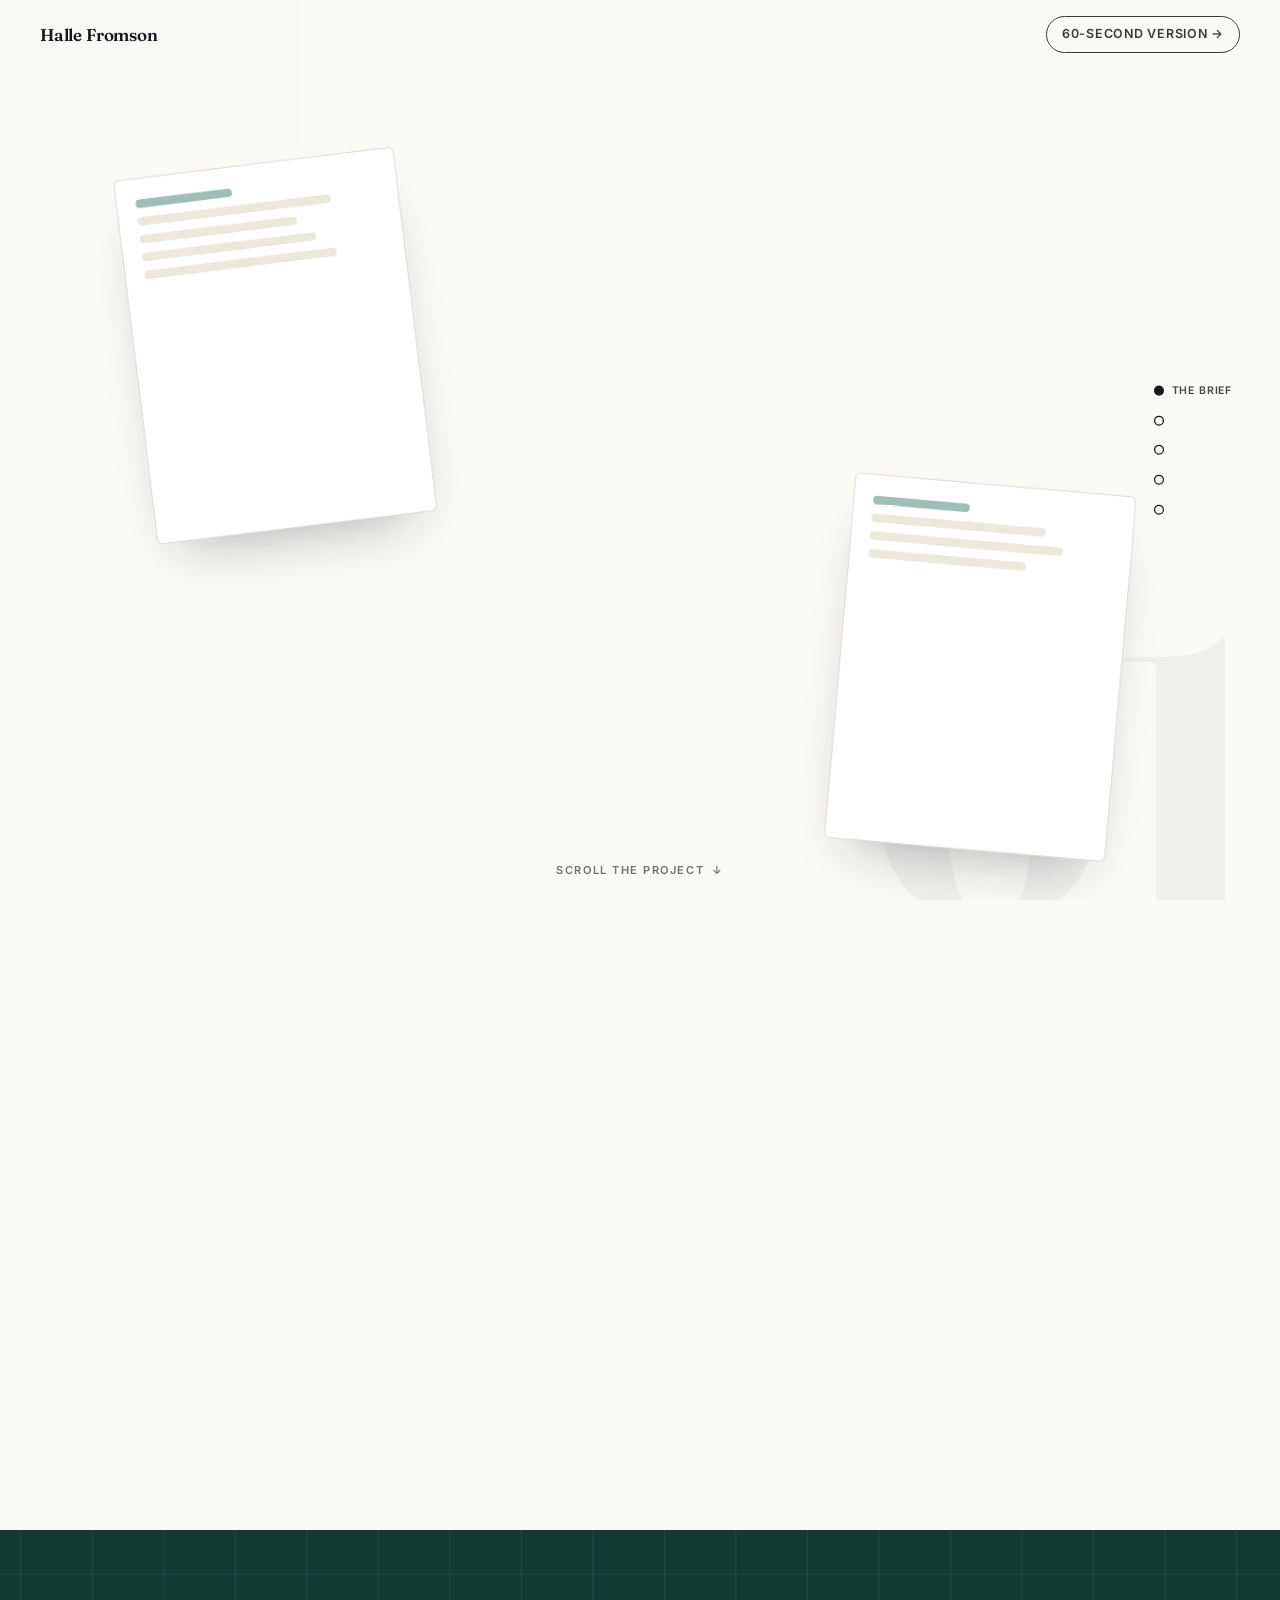
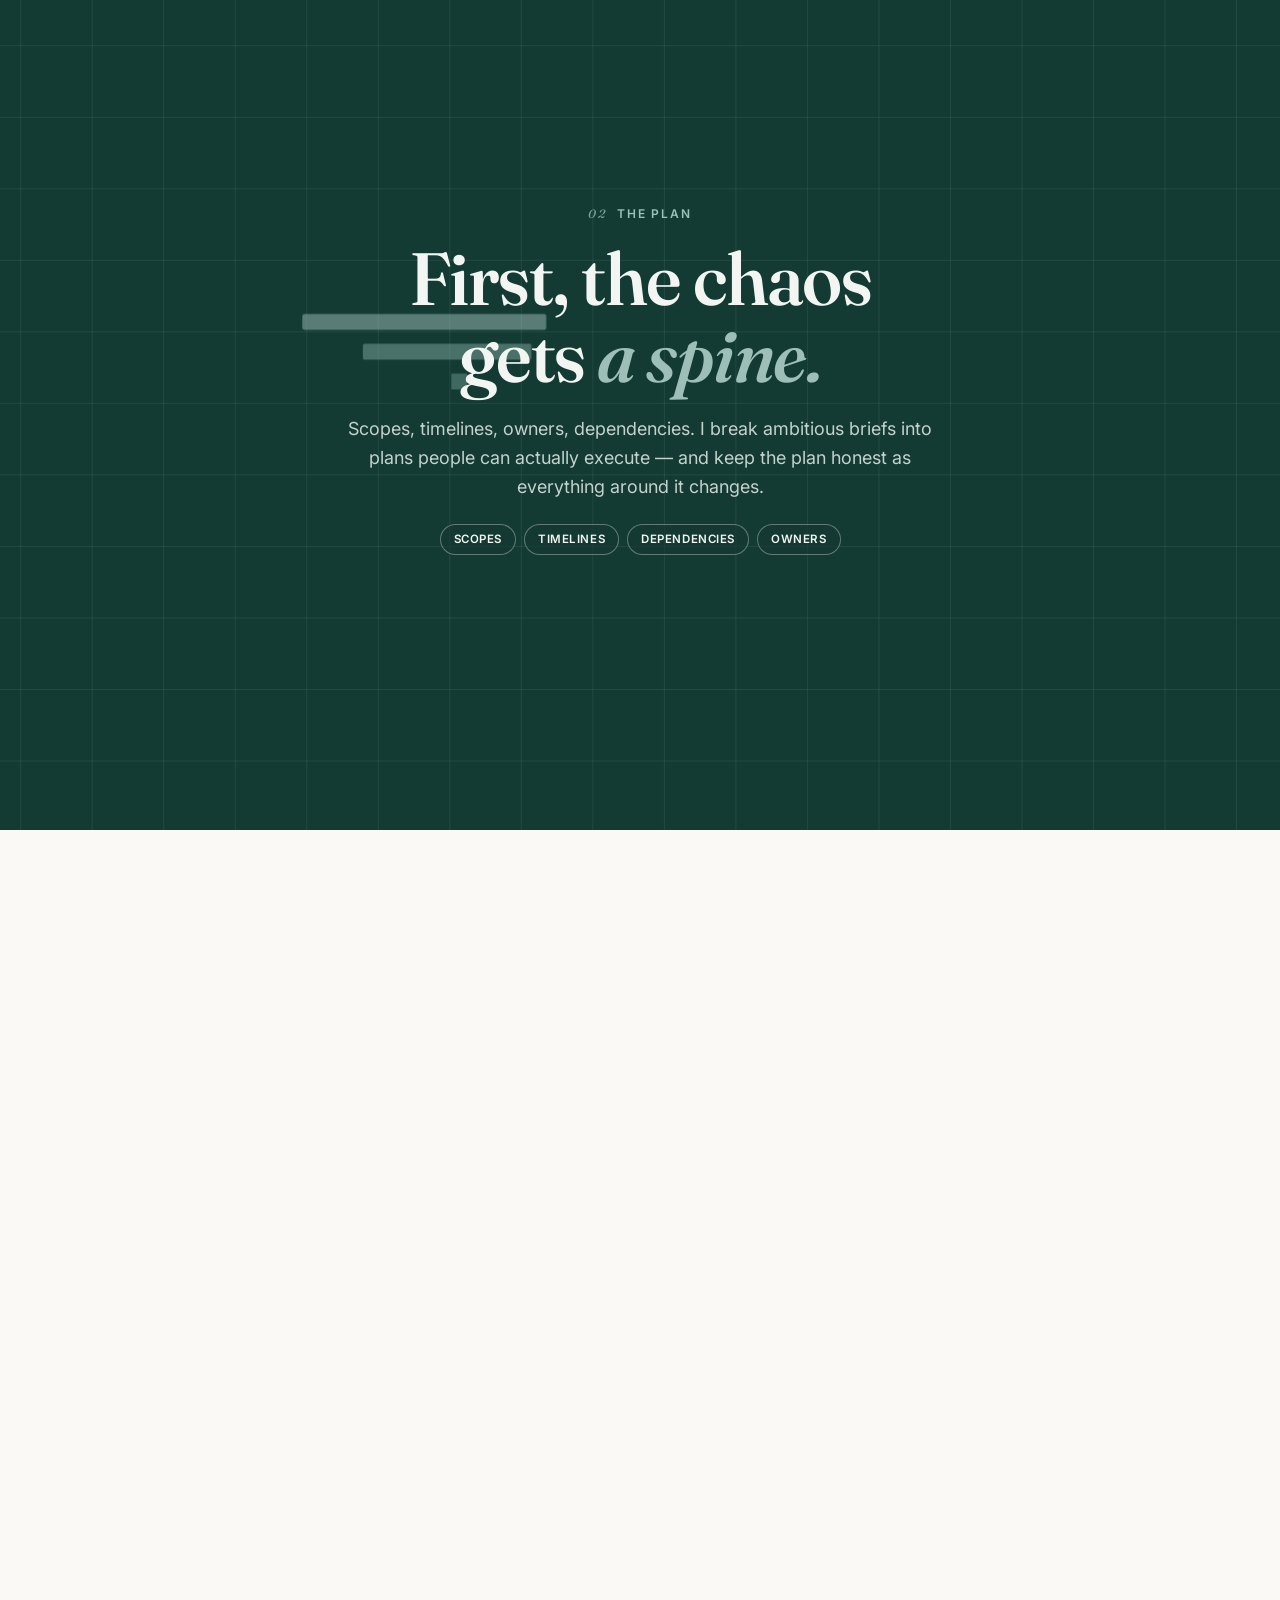
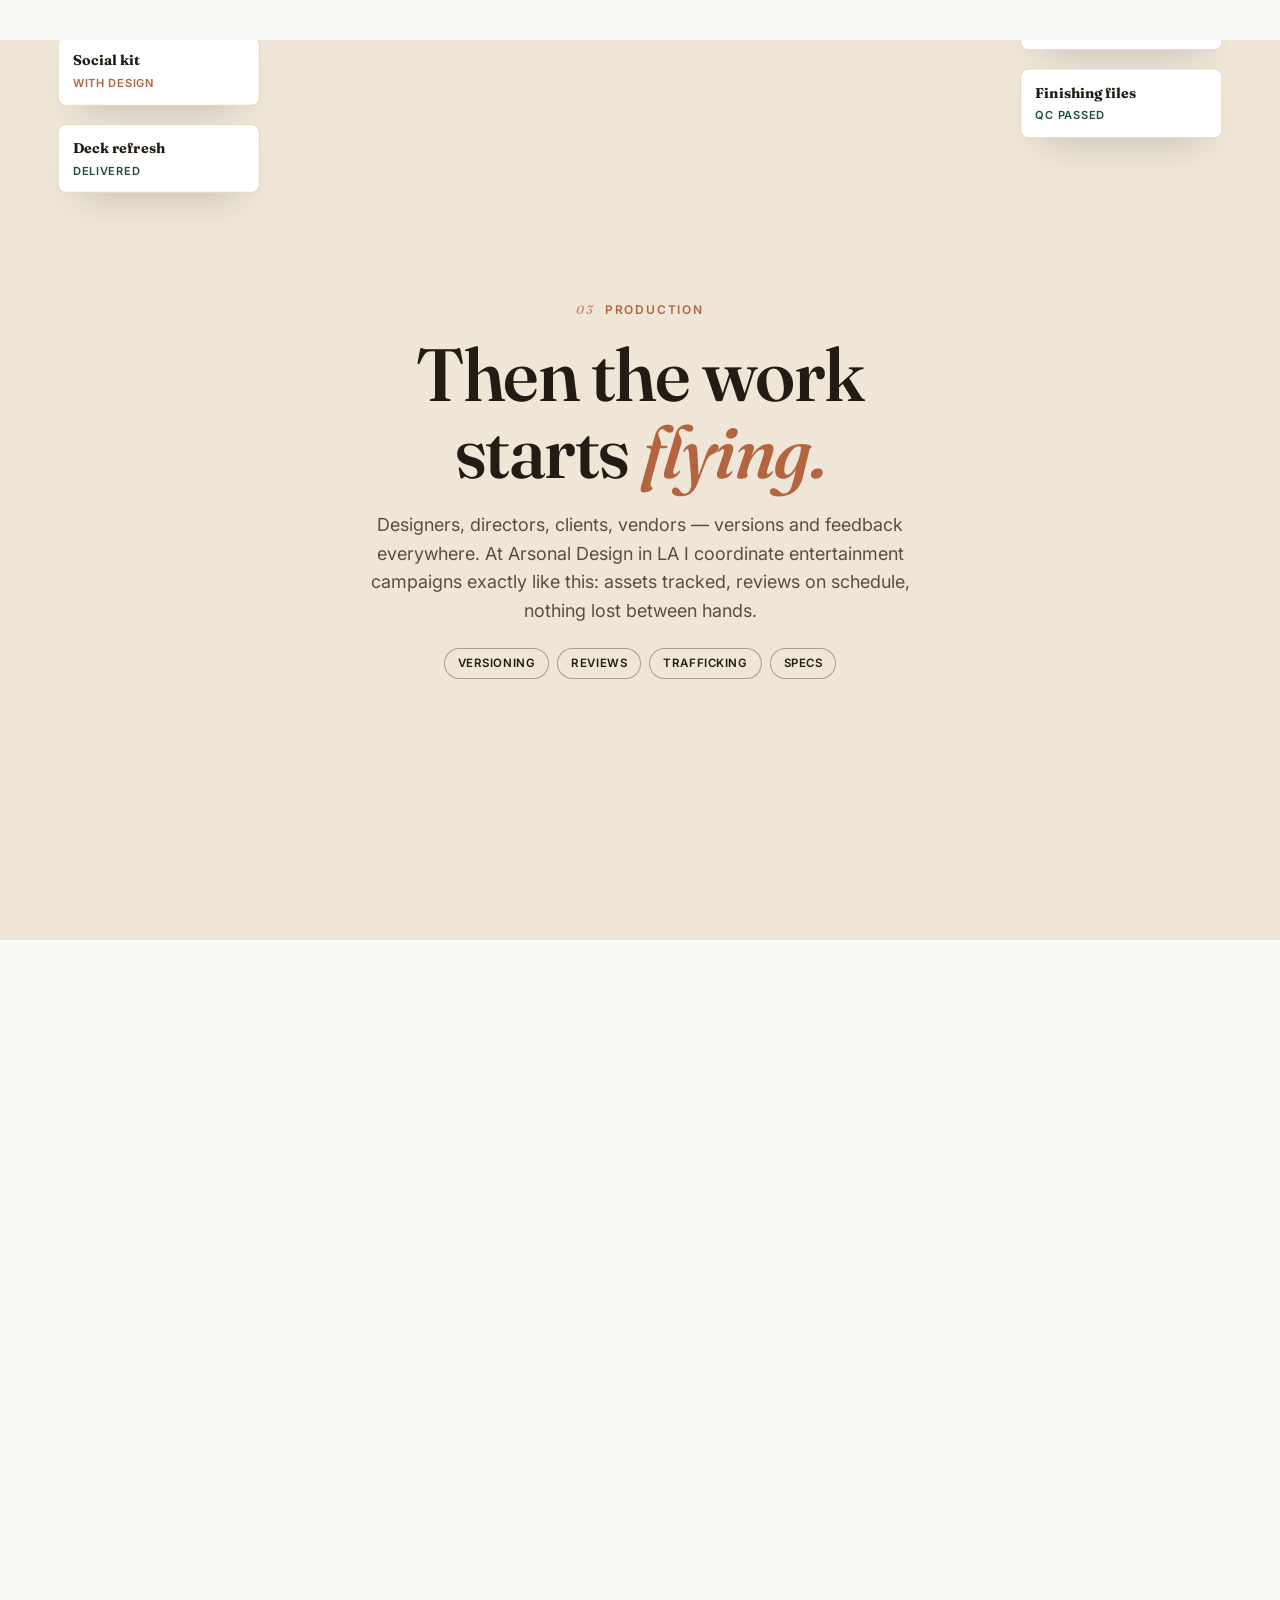
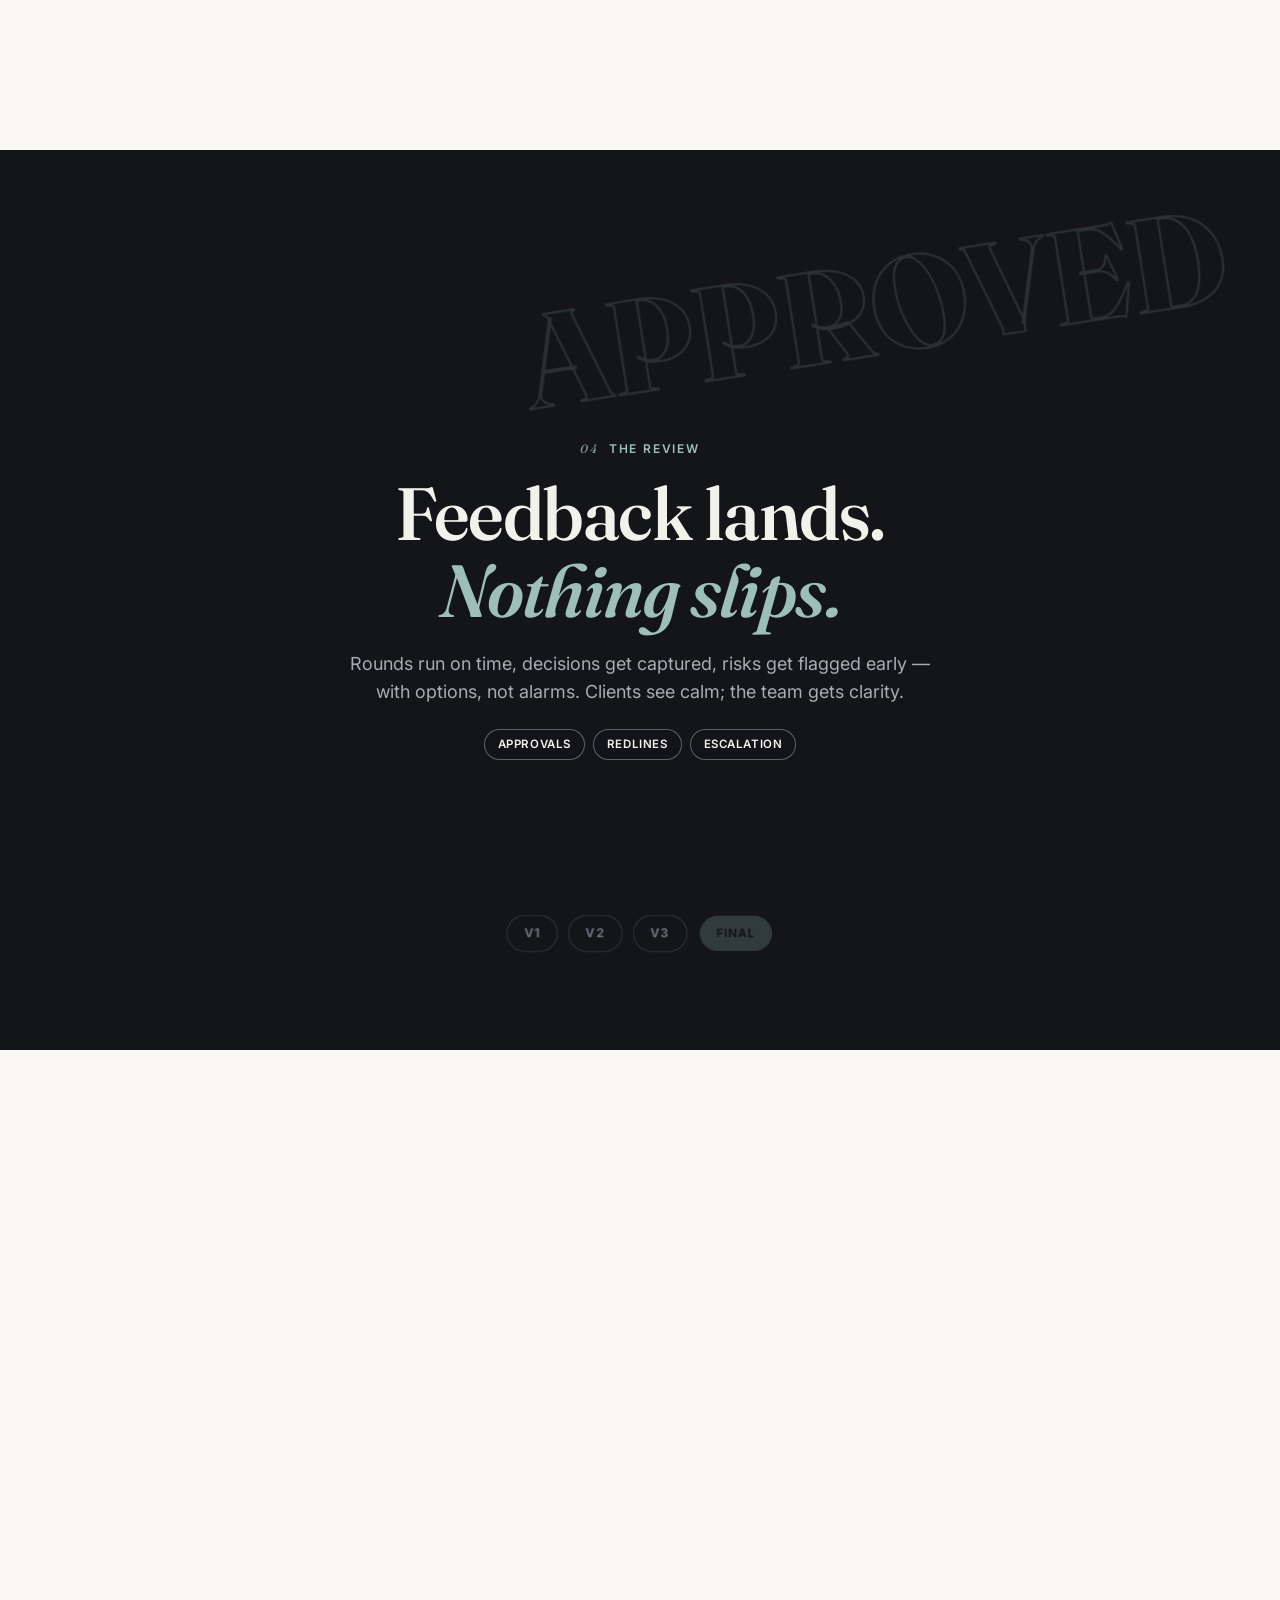
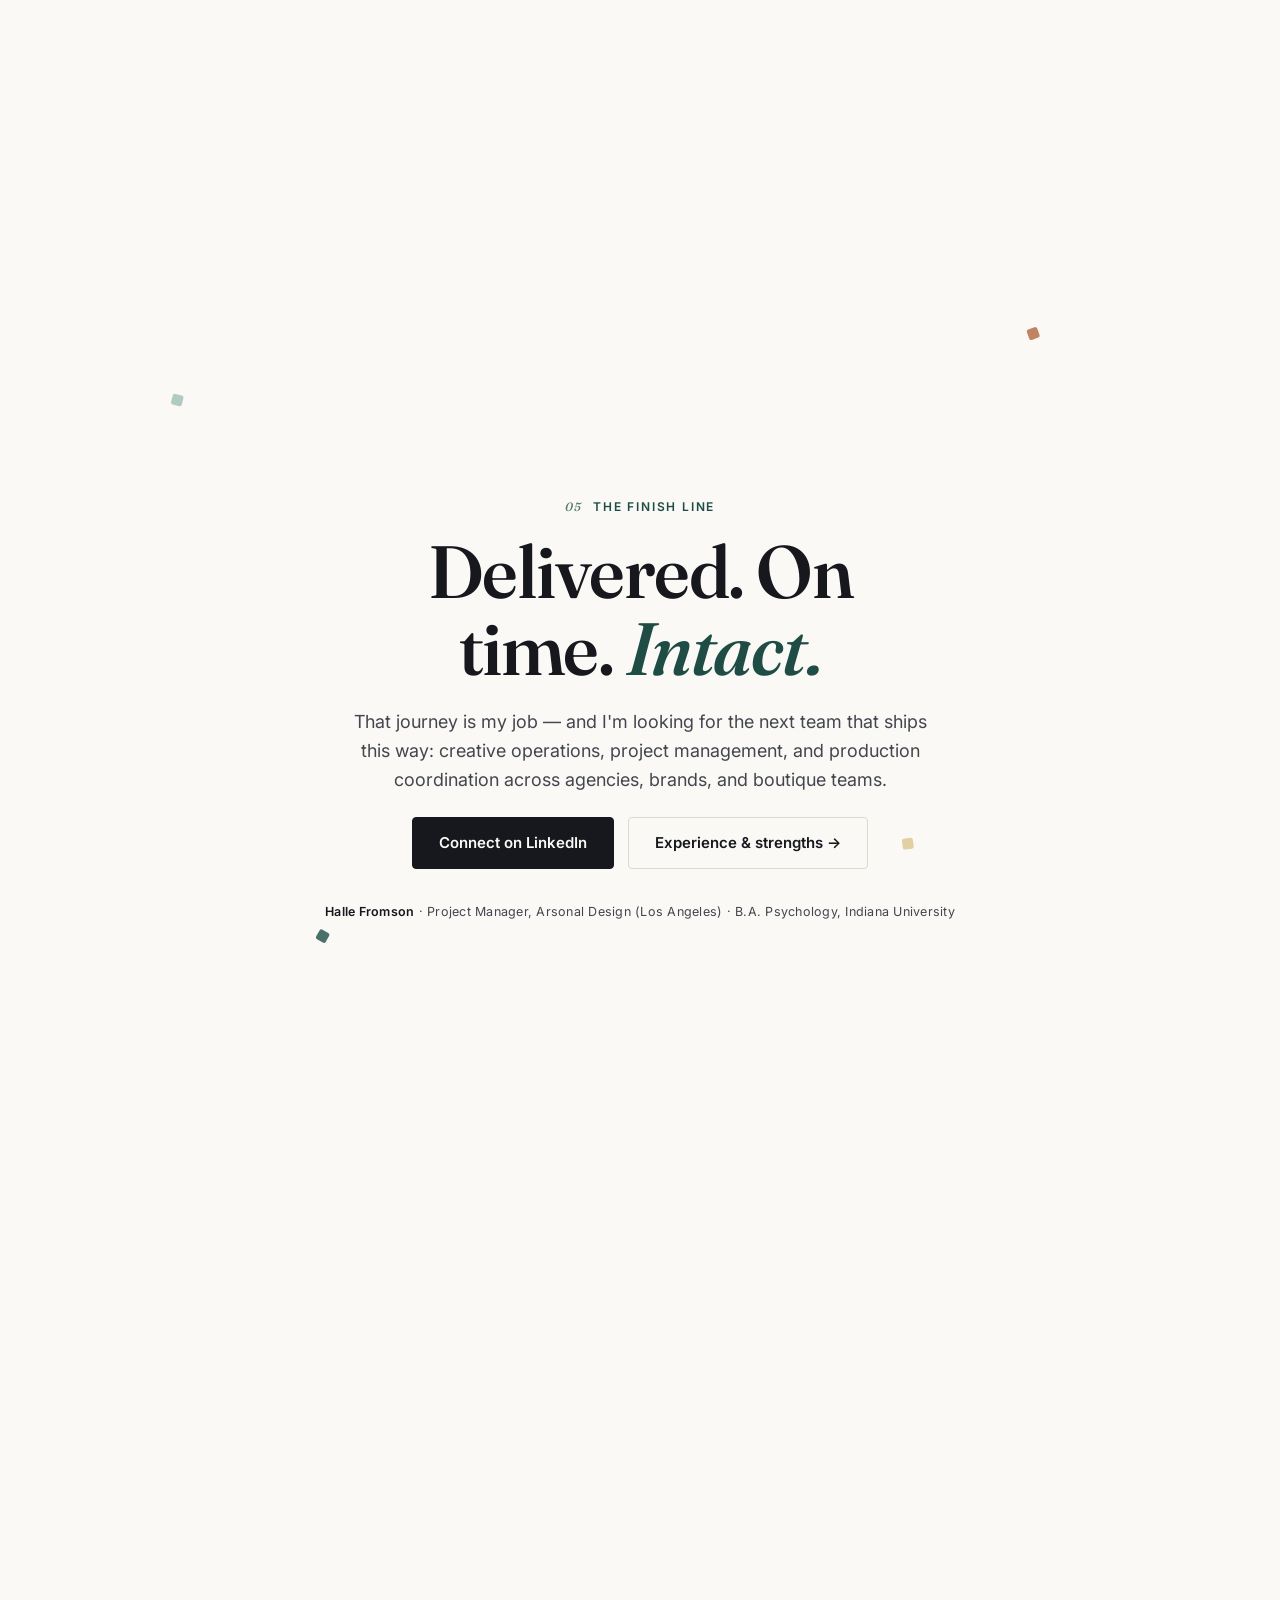
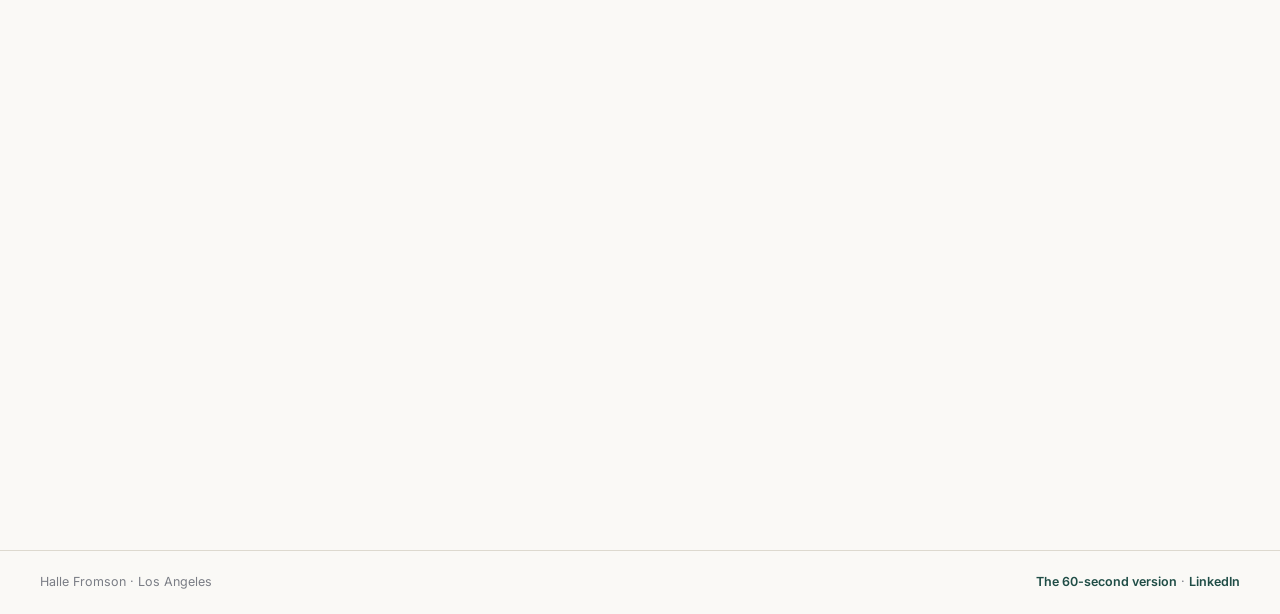
==== index.html @ 2012b0f0 "Halle Fromson personal microsite" ====
<!doctype html>
<html lang="en">
<head>
  <meta charset="utf-8" />
  <meta name="viewport" content="width=device-width, initial-scale=1, viewport-fit=cover" />
  <title>Halle Fromson — Every project is a journey. I run the route.</title>
  <meta name="description" content="Scroll through a project the way Halle Fromson runs one: brief, plan, production, review, delivery. Creative operations and project management." />
  <meta property="og:title" content="Halle Fromson — creative operations & project management" />
  <meta property="og:description" content="Scroll through a project from brief to finish line." />
  <meta property="og:type" content="website" />
  <link rel="preconnect" href="https://fonts.googleapis.com" />
  <link rel="preconnect" href="https://fonts.gstatic.com" crossorigin />
  <link href="https://fonts.googleapis.com/css2?family=Fraunces:ital,opsz,wght@0,9..144,400..700;1,9..144,400..700&family=Inter:wght@400;500;600;700&display=swap" rel="stylesheet" />
  <link rel="stylesheet" href="journey.css" />
</head>
<body>

  <!-- fixed chrome: brand, skip link, progress rail, scroll hint -->
  <div class="j-brand">
    <a class="j-name" href="#s1">Halle Fromson</a>
    <a class="j-skip" href="resume.html">60-second version →</a>
  </div>

  <nav class="j-rail" aria-label="Scenes">
    <a href="#s1"><span class="dot"></span><span class="lbl">The brief</span></a>
    <a href="#s2"><span class="dot"></span><span class="lbl">The plan</span></a>
    <a href="#s3"><span class="dot"></span><span class="lbl">Production</span></a>
    <a href="#s4"><span class="dot"></span><span class="lbl">The review</span></a>
    <a href="#s5"><span class="dot"></span><span class="lbl">Finish line</span></a>
  </nav>

  <div class="j-hint">Scroll the project</div>

  <!-- SCENE 1 — THE BRIEF -->
  <div class="scene-span" id="s1" data-scroll="1.7">
    <section class="scene-stage s-brief" aria-label="The brief">
      <div class="scene-world">
        <div class="big-num">01</div>
        <div class="paper-sheet sheet-1" aria-hidden="true">
          <i class="w40"></i><i class="w80"></i><i class="w65"></i><i class="w72"></i><i class="w80"></i>
        </div>
        <div class="paper-sheet sheet-2" aria-hidden="true">
          <i class="w40"></i><i class="w72"></i><i class="w80"></i><i class="w65"></i>
        </div>
      </div>
      <div class="scene-copy">
        <p class="scene-eyebrow">Creative operations · Project management</p>
        <h1 class="scene-title">Every project starts as a <em>pile of ambition.</em></h1>
        <p class="scene-body">A brief, a deadline, twelve opinions, and a hundred moving pieces. This is a short story about what happens next — and the person who keeps it moving.</p>
        <div class="scene-tags"><span>Scroll the project</span></div>
      </div>
    </section>
  </div>

  <!-- SCENE 2 — THE PLAN -->
  <div class="scene-span" id="s2" data-scroll="1.9">
    <section class="scene-stage s-plan" aria-label="The plan">
      <div class="scene-world">
        <div class="blueprint" aria-hidden="true"></div>
        <div class="gantt" aria-hidden="true">
          <div class="bar"></div><div class="bar"></div><div class="bar"></div><div class="bar"></div>
          <div class="milestone"></div>
        </div>
      </div>
      <div class="scene-copy">
        <p class="scene-eyebrow"><span class="scene-num">02</span>The plan</p>
        <h2 class="scene-title">First, the chaos gets <em>a spine.</em></h2>
        <p class="scene-body">Scopes, timelines, owners, dependencies. I break ambitious briefs into plans people can actually execute — and keep the plan honest as everything around it changes.</p>
        <div class="scene-tags"><span>Scopes</span><span>Timelines</span><span>Dependencies</span><span>Owners</span></div>
      </div>
    </section>
  </div>

  <!-- SCENE 3 — PRODUCTION -->
  <div class="scene-span" id="s3" data-scroll="1.9">
    <section class="scene-stage s-prod" aria-label="Production">
      <div class="scene-world">
        <div class="card-col col-a" aria-hidden="true">
          <div class="asset-card"><b>Key art — V3</b><span class="wip">In review</span></div>
          <div class="asset-card"><b>Cutdown :15</b><span class="ok">Approved</span></div>
          <div class="asset-card"><b>Social kit</b><span class="wip">With design</span></div>
          <div class="asset-card"><b>Deck refresh</b><span class="ok">Delivered</span></div>
        </div>
        <div class="card-col col-b" aria-hidden="true">
          <div class="asset-card"><b>Print specs</b><span class="ok">Trafficked</span></div>
          <div class="asset-card"><b>Client notes R2</b><span class="wip">Routing</span></div>
          <div class="asset-card"><b>Finishing files</b><span class="ok">QC passed</span></div>
        </div>
      </div>
      <div class="scene-copy">
        <p class="scene-eyebrow"><span class="scene-num">03</span>Production</p>
        <h2 class="scene-title">Then the work starts <em>flying.</em></h2>
        <p class="scene-body">Designers, directors, clients, vendors — versions and feedback everywhere. At Arsonal Design in LA I coordinate entertainment campaigns exactly like this: assets tracked, reviews on schedule, nothing lost between hands.</p>
        <div class="scene-tags"><span>Versioning</span><span>Reviews</span><span>Trafficking</span><span>Specs</span></div>
      </div>
    </section>
  </div>

  <!-- SCENE 4 — THE REVIEW -->
  <div class="scene-span" id="s4" data-scroll="1.9">
    <section class="scene-stage s-review" aria-label="The review">
      <div class="scene-world">
        <div class="stamp" aria-hidden="true">APPROVED</div>
        <div class="versions" aria-hidden="true">
          <span>V1</span><span>V2</span><span>V3</span><span class="final">FINAL</span>
        </div>
      </div>
      <div class="scene-copy">
        <p class="scene-eyebrow"><span class="scene-num">04</span>The review</p>
        <h2 class="scene-title">Feedback lands. <em>Nothing slips.</em></h2>
        <p class="scene-body">Rounds run on time, decisions get captured, risks get flagged early — with options, not alarms. Clients see calm; the team gets clarity.</p>
        <div class="scene-tags"><span>Approvals</span><span>Redlines</span><span>Escalation</span></div>
      </div>
    </section>
  </div>

  <!-- SCENE 5 — THE FINISH LINE -->
  <div class="scene-span" id="s5" data-scroll="2.1">
    <section class="scene-stage s-finish" aria-label="The finish line">
      <div class="scene-world" aria-hidden="true">
        <div class="confetti c1"></div><div class="confetti c2"></div>
        <div class="confetti c3"></div><div class="confetti c4"></div>
      </div>
      <div class="scene-copy">
        <p class="scene-eyebrow"><span class="scene-num">05</span>The finish line</p>
        <h2 class="scene-title">Delivered. On time. <em>Intact.</em></h2>
        <p class="scene-body">That journey is my job — and I'm looking for the next team that ships this way: creative operations, project management, and production coordination across agencies, brands, and boutique teams.</p>
        <div class="cta-row">
          <a class="btn btn-primary" href="https://www.linkedin.com/in/halle-fromson-1288aa114/" target="_blank" rel="noopener">Connect on LinkedIn</a>
          <a class="btn btn-ghost" href="resume.html">Experience &amp; strengths →</a>
        </div>
        <p class="receipts"><b>Halle Fromson</b> · Project Manager, Arsonal Design (Los Angeles) · B.A. Psychology, Indiana University</p>
      </div>
    </section>
  </div>

  <footer class="j-foot">
    <span>Halle Fromson · Los Angeles</span>
    <span><a href="resume.html">The 60-second version</a> · <a href="https://www.linkedin.com/in/halle-fromson-1288aa114/" target="_blank" rel="noopener">LinkedIn</a></span>
  </footer>

  <svg class="grain" aria-hidden="true"><filter id="g"><feTurbulence type="fractalNoise" baseFrequency="0.8" numOctaves="2"/></filter><rect width="100%" height="100%" filter="url(#g)"/></svg>

  <script src="journey.js"></script>
</body>
</html>
---- journey.css ----
/* ============================================================
   HALLE FROMSON — "The Journey" cinematic front door
   Adapted from scroll-world's scene/scrub architecture:
   full-viewport scenes, per-scene scroll spans, seam dissolves,
   reduced-motion + small-screen fallback to a stacked flow.
   Scenes are CSS-built worlds (no video assets, $0 pipeline).
   ============================================================ */

:root {
  --paper: #FAF9F6;
  --ink: #16181D;
  --ink-soft: #43464E;
  --hairline: #DDD9CF;
  --teal: #1F4D46;
  --mint: #9DBFB8;
  --sand: #EFE6D8;
  --clay: #B4653F;
  --serif: "Fraunces", Georgia, serif;
  --sans: "Inter", -apple-system, "Segoe UI", Helvetica, Arial, sans-serif;
}

* { box-sizing: border-box; margin: 0; padding: 0; }
html { scroll-behavior: auto; }
body {
  font-family: var(--sans); background: var(--paper); color: var(--ink);
  -webkit-font-smoothing: antialiased; line-height: 1.5;
}
::selection { background: var(--teal); color: #fff; }

/* ---------- fixed chrome ---------- */
.j-brand {
  position: fixed; top: 0; left: 0; right: 0; z-index: 90;
  display: flex; justify-content: space-between; align-items: center;
  padding: 16px clamp(18px, 3.5vw, 40px);
  pointer-events: none;
}
.j-brand a { pointer-events: auto; }
.j-name {
  font-family: var(--serif); font-weight: 600; font-size: 17px;
  color: var(--scene-ink, var(--ink)); text-decoration: none; letter-spacing: -0.01em;
  transition: color .5s;
}
.j-skip {
  font-size: 12.5px; font-weight: 600; letter-spacing: 0.06em; text-transform: uppercase;
  color: var(--scene-ink, var(--ink)); text-decoration: none;
  border: 1.5px solid currentColor; border-radius: 99px; padding: 8px 15px;
  opacity: .85; transition: opacity .2s, color .5s;
}
.j-skip:hover { opacity: 1; }

/* progress rail (scene nav) */
.j-rail {
  position: fixed; right: clamp(12px, 2.5vw, 28px); top: 50%; transform: translateY(-50%);
  z-index: 90; display: flex; flex-direction: column; gap: 14px;
}
.j-rail a { display: flex; align-items: center; gap: 9px; text-decoration: none; }
.j-rail .dot {
  width: 8px; height: 8px; border-radius: 50%;
  background: transparent; border: 1.5px solid var(--scene-ink, var(--ink));
  opacity: .45; transition: all .25s;
}
.j-rail .lbl {
  font-size: 10.5px; font-weight: 600; letter-spacing: .08em; text-transform: uppercase;
  color: var(--scene-ink, var(--ink)); opacity: 0; transform: translateX(4px);
  transition: all .25s;
}
.j-rail a.active .dot { background: var(--scene-ink, var(--ink)); opacity: 1; transform: scale(1.25); }
.j-rail a:hover .lbl, .j-rail a.active .lbl { opacity: .8; transform: none; }

.j-hint {
  position: fixed; bottom: 22px; left: 50%; transform: translateX(-50%); z-index: 90;
  font-size: 11px; font-weight: 600; letter-spacing: .14em; text-transform: uppercase;
  color: var(--scene-ink, var(--ink)); opacity: .6; transition: opacity .4s, color .5s;
  display: flex; align-items: center; gap: 8px;
}
.j-hint::after { content: "↓"; animation: hintbob 1.6s ease-in-out infinite; }
@keyframes hintbob { 50% { transform: translateY(4px); } }
.j-hint.gone { opacity: 0; pointer-events: none; }

/* ---------- scene spans & stages ---------- */
.scene-span { position: relative; }
.scene-stage {
  position: sticky; top: 0; height: 100vh; height: 100svh;
  overflow: hidden; display: grid; place-items: center;
  background: var(--scene-bg);
  /* seam dissolve: driven by --p via JS (fade at entry/exit edges) */
  opacity: var(--fade, 1);
}
.scene-world {
  position: absolute; inset: 0; display: grid; place-items: center;
  transform: scale(calc(0.94 + var(--p, 0) * 0.16));   /* the "camera dolly" */
  will-change: transform;
}
.scene-copy {
  position: relative; z-index: 5; max-width: 780px; padding: 0 clamp(22px, 5vw, 48px);
  text-align: center;
  opacity: calc((var(--p, 0) - 0.08) * 6);
  transform: translateY(calc((1 - min(var(--p, 0) * 3, 1)) * 26px));
}
.scene-eyebrow {
  font-size: 12px; font-weight: 600; letter-spacing: .15em; text-transform: uppercase;
  color: var(--scene-accent); margin-bottom: 18px;
}
.scene-num {
  font-family: var(--serif); font-style: italic; font-weight: 500;
  margin-right: 10px; opacity: .75;
}
.scene-title {
  font-family: var(--serif); font-weight: 560; letter-spacing: -0.02em;
  font-size: clamp(38px, 6.5vw, 74px); line-height: 1.04; text-wrap: balance;
  color: var(--scene-ink); margin-bottom: 20px;
}
.scene-title em { font-style: italic; color: var(--scene-accent); }
.scene-body {
  font-size: clamp(15.5px, 1.9vw, 18px); color: var(--scene-ink-soft);
  max-width: 54ch; margin: 0 auto 22px; line-height: 1.6;
}
.scene-tags { display: flex; gap: 8px; justify-content: center; flex-wrap: wrap; }
.scene-tags span {
  font-size: 11.5px; font-weight: 600; letter-spacing: .05em; text-transform: uppercase;
  color: var(--scene-ink); border: 1px solid color-mix(in srgb, var(--scene-ink) 35%, transparent);
  border-radius: 99px; padding: 6px 13px; background: color-mix(in srgb, var(--scene-bg) 60%, transparent);
}

/* grain over everything, very quiet */
.grain { position: fixed; inset: 0; z-index: 80; pointer-events: none; opacity: .05; mix-blend-mode: multiply; }

/* ============ SCENE 1 — THE BRIEF (bone paper) ============ */
.s-brief { --scene-bg: var(--paper); --scene-ink: var(--ink); --scene-ink-soft: var(--ink-soft); --scene-accent: var(--teal); }
.s-brief .big-num {
  position: absolute; right: -2vw; bottom: -6vh; z-index: 1;
  font-family: var(--serif); font-weight: 700; font-size: 46vh; line-height: 1;
  color: var(--ink); opacity: .045;
  transform: translateY(calc((1 - var(--p, 0)) * 6vh));
}
.paper-sheet {
  position: absolute; z-index: 2; width: min(300px, 32vw); aspect-ratio: 0.77;
  background: #fff; border: 1px solid var(--hairline); border-radius: 6px;
  box-shadow: 0 30px 60px -30px rgba(22,24,29,.35);
  padding: 22px 20px; display: flex; flex-direction: column; gap: 10px;
}
.paper-sheet i { display: block; height: 9px; border-radius: 4px; background: #ECE8DE; }
.paper-sheet i.w40 { width: 40%; background: var(--mint); }
.paper-sheet i.w80 { width: 80%; } .paper-sheet i.w65 { width: 65%; } .paper-sheet i.w72 { width: 72%; }
.sheet-1 { left: 8vw; top: 16vh; transform: rotate(-7deg) translateY(calc(var(--p,0) * -5vh)); }
.sheet-2 { right: 10vw; top: 54vh; transform: rotate(5deg) translateY(calc(var(--p,0) * -9vh)); }
@media (max-width: 1100px) { .sheet-2 { display: none; } }

/* ============ SCENE 2 — THE PLAN (blueprint teal) ============ */
.s-plan { --scene-bg: #143A34; --scene-ink: #F2F5F1; --scene-ink-soft: #C4D2CC; --scene-accent: var(--mint); }
.s-plan .blueprint {
  position: absolute; inset: -10%;
  background:
    repeating-linear-gradient(0deg, rgba(157,191,184,.12) 0 1px, transparent 1px 72px),
    repeating-linear-gradient(90deg, rgba(157,191,184,.12) 0 1px, transparent 1px 72px);
  transform: translateY(calc(var(--p, 0) * -4vh));
}
.gantt {
  position: absolute; z-index: 2; left: 50%; top: 50%;
  transform: translate(-50%, -50%);
  width: min(680px, 84vw); display: flex; flex-direction: column; gap: 14px; opacity: .5;
}
.gantt .bar { height: 16px; border-radius: 3px; background: var(--mint); transform-origin: left; }
.gantt .bar:nth-child(1) { width: 58%; transform: scaleX(clamp(0, calc((var(--p,0) - .05) * 2.2), 1)); }
.gantt .bar:nth-child(2) { width: 74%; margin-left: 9%;  background: #7FA89F; transform: scaleX(clamp(0, calc((var(--p,0) - .18) * 2.2), 1)); }
.gantt .bar:nth-child(3) { width: 46%; margin-left: 22%; background: #6A968C; transform: scaleX(clamp(0, calc((var(--p,0) - .31) * 2.2), 1)); }
.gantt .bar:nth-child(4) { width: 61%; margin-left: 33%; background: var(--sand); transform: scaleX(clamp(0, calc((var(--p,0) - .44) * 2.2), 1)); }
.gantt .milestone { width: 13px; height: 13px; border-radius: 3px; transform: rotate(45deg); background: var(--sand); margin-left: 78%; opacity: clamp(0, calc((var(--p,0) - .6) * 4), 1); }

/* ============ SCENE 3 — PRODUCTION (warm studio) ============ */
.s-prod { --scene-bg: var(--sand); --scene-ink: #221C14; --scene-ink-soft: #58503F; --scene-accent: var(--clay); }
.card-col { position: absolute; z-index: 2; top: -12vh; display: flex; flex-direction: column; gap: 18px; width: min(200px, 22vw); }
.col-a { left: 5vw;  transform: translateY(calc(var(--p, 0) * -16vh)); }
.col-b { right: 5vw; top: -4vh; transform: translateY(calc(var(--p, 0) * -26vh)); }
.asset-card {
  background: #fff; border: 1px solid #E2D8C6; border-radius: 8px; padding: 13px 14px;
  box-shadow: 0 18px 40px -24px rgba(34,28,20,.4);
  font-size: 11px; font-weight: 600; letter-spacing: .06em; text-transform: uppercase; color: #58503F;
}
.asset-card b { display: block; font-family: var(--serif); font-size: 14px; letter-spacing: 0; text-transform: none; color: #221C14; margin-bottom: 3px; }
.asset-card .ok { color: var(--teal); }
.asset-card .wip { color: var(--clay); }
@media (max-width: 900px) { .col-a, .col-b { width: 30vw; } .col-b { display: none; } }

/* ============ SCENE 4 — THE REVIEW (ink night) ============ */
.s-review { --scene-bg: #131519; --scene-ink: #F2F1EC; --scene-ink-soft: #A9ACB4; --scene-accent: var(--mint); }
.versions { position: absolute; z-index: 2; bottom: 12vh; left: 50%; transform: translateX(-50%); display: flex; gap: 10px; }
.versions span {
  font-family: var(--sans); font-size: 12px; font-weight: 700; letter-spacing: .08em;
  color: #6E7280; border: 1.5px solid #33363E; border-radius: 99px; padding: 8px 16px;
  transition: none;
}
.versions span:nth-child(1) { opacity: clamp(0, calc(var(--p,0) * 5), 1); }
.versions span:nth-child(2) { opacity: clamp(0, calc((var(--p,0) - .15) * 5), 1); }
.versions span:nth-child(3) { opacity: clamp(0, calc((var(--p,0) - .3) * 5), 1); }
.versions span.final {
  color: var(--scene-bg); background: var(--mint); border-color: var(--mint);
  opacity: clamp(0, calc((var(--p,0) - .5) * 4), 1);
  transform: scale(clamp(.7, calc(.7 + var(--p,0) * .45), 1.08));
}
.stamp {
  position: absolute; z-index: 1; top: 12vh; right: 8vw;
  font-family: var(--serif); font-weight: 700; font-size: clamp(60px, 9vw, 120px); line-height: 1;
  color: transparent; -webkit-text-stroke: 2px rgba(157,191,184,.28);
  transform: rotate(-9deg) scale(calc(1.25 - var(--p, 0) * .25));
  opacity: clamp(0, calc((var(--p,0) - .35) * 3), 1);
}

/* ============ SCENE 5 — THE FINISH LINE (light) ============ */
.s-finish { --scene-bg: var(--paper); --scene-ink: var(--ink); --scene-ink-soft: var(--ink-soft); --scene-accent: var(--teal); }
.confetti { position: absolute; width: 10px; height: 10px; border-radius: 2px; z-index: 1; opacity: calc(var(--p, 0) * .8); }
.confetti.c1 { background: var(--mint); left: 16vw; top: 22vh; transform: rotate(15deg) translateY(calc(var(--p,0) * -4vh)); }
.confetti.c2 { background: var(--clay); right: 20vw; top: 18vh; transform: rotate(-20deg) translateY(calc(var(--p,0) * -7vh)); }
.confetti.c3 { background: var(--teal); left: 26vw; bottom: 24vh; transform: rotate(30deg) translateY(calc(var(--p,0) * -3vh)); }
.confetti.c4 { background: #D9C58F; right: 30vw; bottom: 30vh; transform: rotate(-8deg) translateY(calc(var(--p,0) * -6vh)); }
.cta-row { display: flex; gap: 14px; justify-content: center; flex-wrap: wrap; margin-top: 6px; }
.btn {
  display: inline-flex; align-items: center; gap: 8px; text-decoration: none;
  font-size: 15px; font-weight: 600; padding: 14px 26px; border-radius: 4px;
  transition: transform .15s, background .15s, color .15s, border-color .15s;
}
.btn:active { transform: translateY(1px); }
.btn-primary { background: var(--ink); color: var(--paper); border: 1.5px solid var(--ink); }
.btn-primary:hover { background: var(--teal); border-color: var(--teal); }
.btn-ghost { background: transparent; color: var(--ink); border: 1.5px solid var(--hairline); }
.btn-ghost:hover { border-color: var(--teal); color: var(--teal); }
.receipts {
  margin-top: 34px; font-size: 12.5px; color: var(--ink-soft); letter-spacing: .02em;
}
.receipts b { color: var(--ink); font-weight: 600; }

/* ---------- footer ---------- */
.j-foot {
  background: var(--paper); border-top: 1px solid var(--hairline);
  padding: 22px clamp(18px, 3.5vw, 40px); font-size: 12.5px; color: #7A7D85;
  display: flex; justify-content: space-between; gap: 12px; flex-wrap: wrap;
}
.j-foot a { color: var(--teal); text-decoration: none; font-weight: 600; }

/* ============================================================
   FALLBACK MODE — reduced motion, small screens, no-JS.
   Scenes stack as full designed panels; no pinning, no scrub.
   The <html> gets .j-static from JS (or the media queries below).
   ============================================================ */
.j-static .scene-span { height: auto !important; }
.j-static .scene-stage { position: relative; height: auto; min-height: 92vh; padding: 96px 0; opacity: 1; }
.j-static .scene-world { position: absolute; transform: none; }
.j-static .scene-stage { --p: 1; }
.j-static .scene-copy { opacity: 1; transform: none; }
.j-static .j-hint, .j-static .j-rail { display: none; }

@media (prefers-reduced-motion: reduce) {
  .j-hint::after { animation: none; }
}
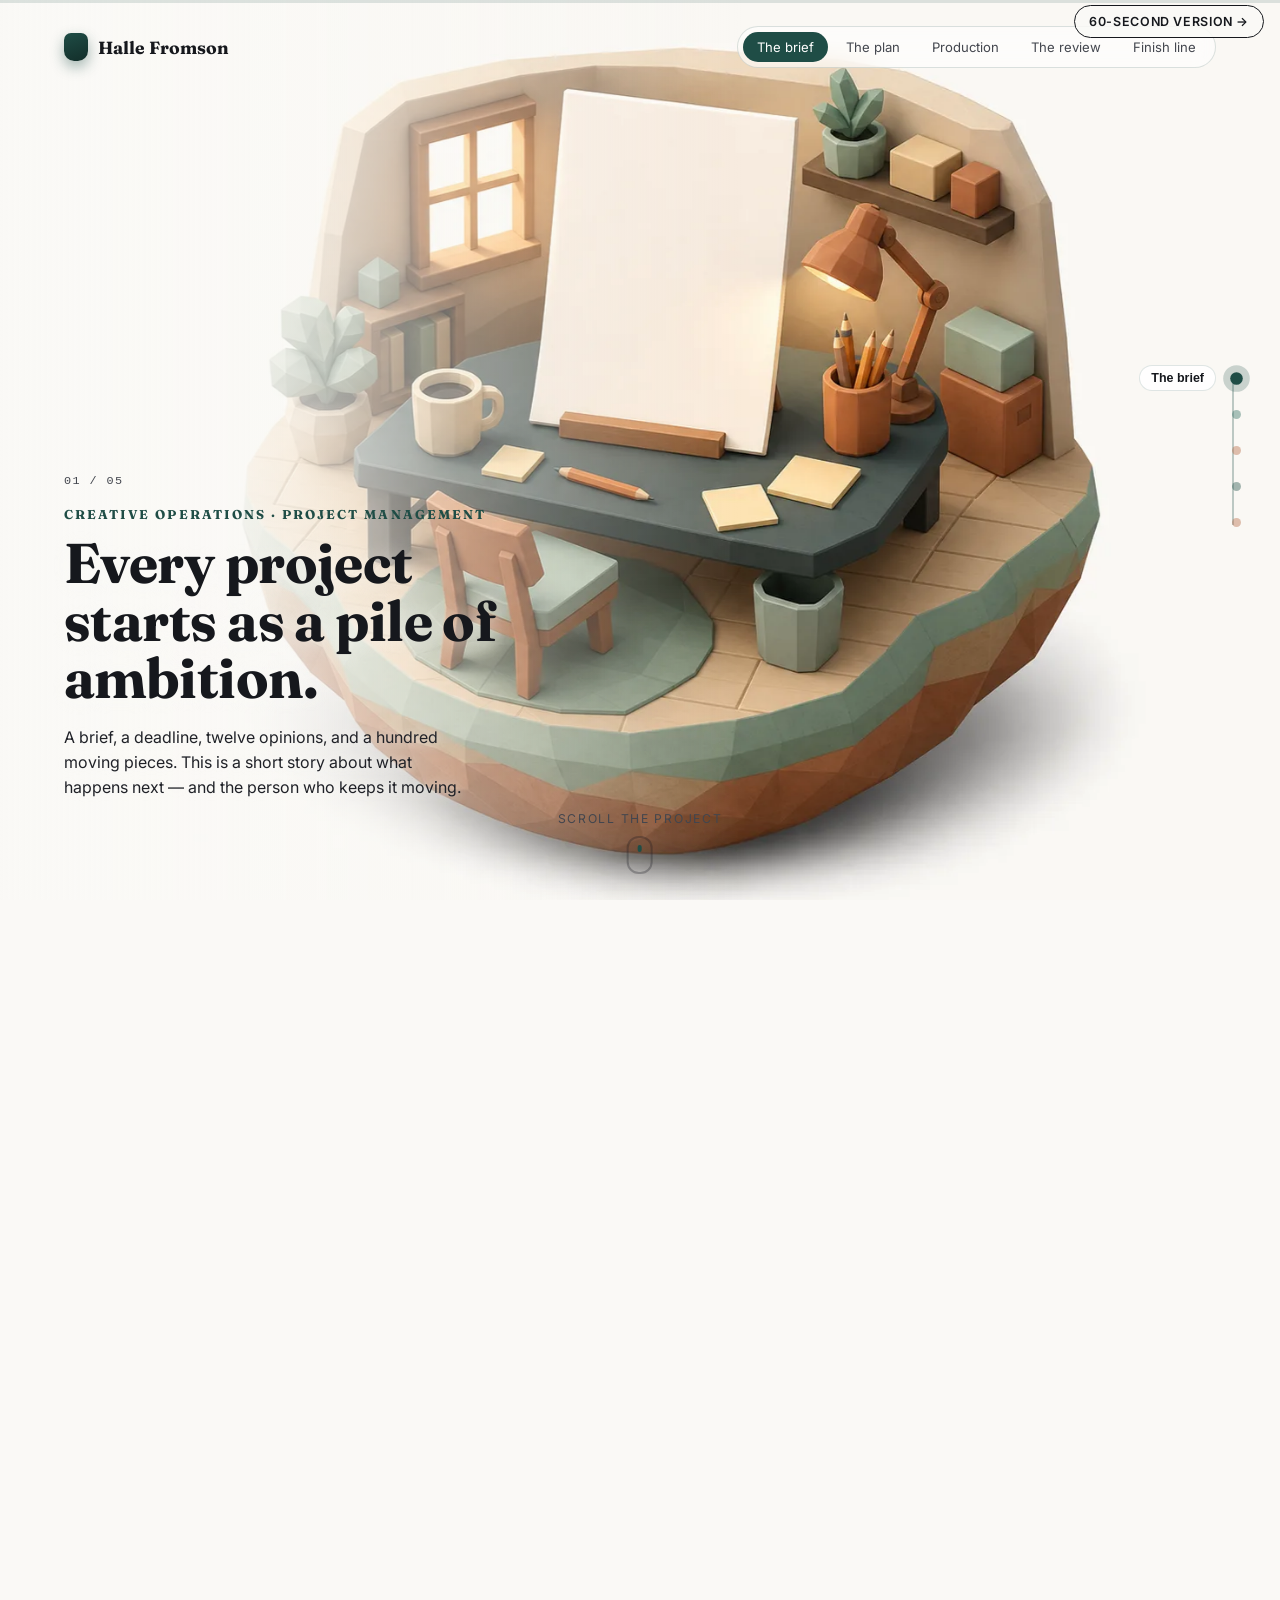
==== commit 500c24b0: "AI scroll world" ====
--- a/index.html
+++ b/index.html
@@ -3,144 +3,106 @@
 <head>
   <meta charset="utf-8" />
   <meta name="viewport" content="width=device-width, initial-scale=1, viewport-fit=cover" />
-  <title>Halle Fromson — Every project is a journey. I run the route.</title>
-  <meta name="description" content="Scroll through a project the way Halle Fromson runs one: brief, plan, production, review, delivery. Creative operations and project management." />
+  <title>Halle Fromson — fly through a project, brief to finish line</title>
+  <meta name="description" content="Scroll to fly through a creative project the way Halle Fromson runs one: brief, plan, production, review, delivery. Creative operations and project management." />
   <meta property="og:title" content="Halle Fromson — creative operations & project management" />
-  <meta property="og:description" content="Scroll through a project from brief to finish line." />
+  <meta property="og:description" content="Scroll to fly through a project from brief to finish line." />
   <meta property="og:type" content="website" />
   <link rel="preconnect" href="https://fonts.googleapis.com" />
   <link rel="preconnect" href="https://fonts.gstatic.com" crossorigin />
   <link href="https://fonts.googleapis.com/css2?family=Fraunces:ital,opsz,wght@0,9..144,400..700;1,9..144,400..700&family=Inter:wght@400;500;600;700&display=swap" rel="stylesheet" />
-  <link rel="stylesheet" href="journey.css" />
+  <style>
+    :root, .sw-root {
+      --sw-bg: #FAF9F6;            /* == the stills' background — seamless posters */
+      --sw-ink: #16181D;
+      --sw-ink-soft: #43464E;
+      --sw-accent: #1F4D46;
+      --sw-font-display: "Fraunces", Georgia, serif;
+      --sw-font-body: "Inter", -apple-system, "Segoe UI", Helvetica, Arial, sans-serif;
+    }
+    .alt-links {
+      position: fixed; top: 14px; right: 16px; z-index: 200;
+      font-family: var(--sw-font-body); font-size: 12.5px; font-weight: 600;
+      letter-spacing: .05em; text-transform: uppercase;
+    }
+    .alt-links a {
+      color: var(--sw-ink); text-decoration: none; border: 1.5px solid currentColor;
+      border-radius: 99px; padding: 8px 14px; background: rgba(250,249,246,.85);
+    }
+    .alt-links a:hover { color: var(--sw-accent); }
+  </style>
 </head>
 <body>
+  <div id="top"></div>
+  <nav class="alt-links" aria-label="Alternate version">
+    <a href="resume.html">60-second version →</a>
+  </nav>
+  <div id="world"></div>
 
-  <!-- fixed chrome: brand, skip link, progress rail, scroll hint -->
-  <div class="j-brand">
-    <a class="j-name" href="#s1">Halle Fromson</a>
-    <a class="j-skip" href="resume.html">60-second version →</a>
-  </div>
-
-  <nav class="j-rail" aria-label="Scenes">
-    <a href="#s1"><span class="dot"></span><span class="lbl">The brief</span></a>
-    <a href="#s2"><span class="dot"></span><span class="lbl">The plan</span></a>
-    <a href="#s3"><span class="dot"></span><span class="lbl">Production</span></a>
-    <a href="#s4"><span class="dot"></span><span class="lbl">The review</span></a>
-    <a href="#s5"><span class="dot"></span><span class="lbl">Finish line</span></a>
-  </nav>
-
-  <div class="j-hint">Scroll the project</div>
-
-  <!-- SCENE 1 — THE BRIEF -->
-  <div class="scene-span" id="s1" data-scroll="1.7">
-    <section class="scene-stage s-brief" aria-label="The brief">
-      <div class="scene-world">
-        <div class="big-num">01</div>
-        <div class="paper-sheet sheet-1" aria-hidden="true">
-          <i class="w40"></i><i class="w80"></i><i class="w65"></i><i class="w72"></i><i class="w80"></i>
-        </div>
-        <div class="paper-sheet sheet-2" aria-hidden="true">
-          <i class="w40"></i><i class="w72"></i><i class="w80"></i><i class="w65"></i>
-        </div>
-      </div>
-      <div class="scene-copy">
-        <p class="scene-eyebrow">Creative operations · Project management</p>
-        <h1 class="scene-title">Every project starts as a <em>pile of ambition.</em></h1>
-        <p class="scene-body">A brief, a deadline, twelve opinions, and a hundred moving pieces. This is a short story about what happens next — and the person who keeps it moving.</p>
-        <div class="scene-tags"><span>Scroll the project</span></div>
-      </div>
-    </section>
-  </div>
-
-  <!-- SCENE 2 — THE PLAN -->
-  <div class="scene-span" id="s2" data-scroll="1.9">
-    <section class="scene-stage s-plan" aria-label="The plan">
-      <div class="scene-world">
-        <div class="blueprint" aria-hidden="true"></div>
-        <div class="gantt" aria-hidden="true">
-          <div class="bar"></div><div class="bar"></div><div class="bar"></div><div class="bar"></div>
-          <div class="milestone"></div>
-        </div>
-      </div>
-      <div class="scene-copy">
-        <p class="scene-eyebrow"><span class="scene-num">02</span>The plan</p>
-        <h2 class="scene-title">First, the chaos gets <em>a spine.</em></h2>
-        <p class="scene-body">Scopes, timelines, owners, dependencies. I break ambitious briefs into plans people can actually execute — and keep the plan honest as everything around it changes.</p>
-        <div class="scene-tags"><span>Scopes</span><span>Timelines</span><span>Dependencies</span><span>Owners</span></div>
-      </div>
-    </section>
-  </div>
-
-  <!-- SCENE 3 — PRODUCTION -->
-  <div class="scene-span" id="s3" data-scroll="1.9">
-    <section class="scene-stage s-prod" aria-label="Production">
-      <div class="scene-world">
-        <div class="card-col col-a" aria-hidden="true">
-          <div class="asset-card"><b>Key art — V3</b><span class="wip">In review</span></div>
-          <div class="asset-card"><b>Cutdown :15</b><span class="ok">Approved</span></div>
-          <div class="asset-card"><b>Social kit</b><span class="wip">With design</span></div>
-          <div class="asset-card"><b>Deck refresh</b><span class="ok">Delivered</span></div>
-        </div>
-        <div class="card-col col-b" aria-hidden="true">
-          <div class="asset-card"><b>Print specs</b><span class="ok">Trafficked</span></div>
-          <div class="asset-card"><b>Client notes R2</b><span class="wip">Routing</span></div>
-          <div class="asset-card"><b>Finishing files</b><span class="ok">QC passed</span></div>
-        </div>
-      </div>
-      <div class="scene-copy">
-        <p class="scene-eyebrow"><span class="scene-num">03</span>Production</p>
-        <h2 class="scene-title">Then the work starts <em>flying.</em></h2>
-        <p class="scene-body">Designers, directors, clients, vendors — versions and feedback everywhere. At Arsonal Design in LA I coordinate entertainment campaigns exactly like this: assets tracked, reviews on schedule, nothing lost between hands.</p>
-        <div class="scene-tags"><span>Versioning</span><span>Reviews</span><span>Trafficking</span><span>Specs</span></div>
-      </div>
-    </section>
-  </div>
-
-  <!-- SCENE 4 — THE REVIEW -->
-  <div class="scene-span" id="s4" data-scroll="1.9">
-    <section class="scene-stage s-review" aria-label="The review">
-      <div class="scene-world">
-        <div class="stamp" aria-hidden="true">APPROVED</div>
-        <div class="versions" aria-hidden="true">
-          <span>V1</span><span>V2</span><span>V3</span><span class="final">FINAL</span>
-        </div>
-      </div>
-      <div class="scene-copy">
-        <p class="scene-eyebrow"><span class="scene-num">04</span>The review</p>
-        <h2 class="scene-title">Feedback lands. <em>Nothing slips.</em></h2>
-        <p class="scene-body">Rounds run on time, decisions get captured, risks get flagged early — with options, not alarms. Clients see calm; the team gets clarity.</p>
-        <div class="scene-tags"><span>Approvals</span><span>Redlines</span><span>Escalation</span></div>
-      </div>
-    </section>
-  </div>
-
-  <!-- SCENE 5 — THE FINISH LINE -->
-  <div class="scene-span" id="s5" data-scroll="2.1">
-    <section class="scene-stage s-finish" aria-label="The finish line">
-      <div class="scene-world" aria-hidden="true">
-        <div class="confetti c1"></div><div class="confetti c2"></div>
-        <div class="confetti c3"></div><div class="confetti c4"></div>
-      </div>
-      <div class="scene-copy">
-        <p class="scene-eyebrow"><span class="scene-num">05</span>The finish line</p>
-        <h2 class="scene-title">Delivered. On time. <em>Intact.</em></h2>
-        <p class="scene-body">That journey is my job — and I'm looking for the next team that ships this way: creative operations, project management, and production coordination across agencies, brands, and boutique teams.</p>
-        <div class="cta-row">
-          <a class="btn btn-primary" href="https://www.linkedin.com/in/halle-fromson-1288aa114/" target="_blank" rel="noopener">Connect on LinkedIn</a>
-          <a class="btn btn-ghost" href="resume.html">Experience &amp; strengths →</a>
-        </div>
-        <p class="receipts"><b>Halle Fromson</b> · Project Manager, Arsonal Design (Los Angeles) · B.A. Psychology, Indiana University</p>
-      </div>
-    </section>
-  </div>
-
-  <footer class="j-foot">
-    <span>Halle Fromson · Los Angeles</span>
-    <span><a href="resume.html">The 60-second version</a> · <a href="https://www.linkedin.com/in/halle-fromson-1288aa114/" target="_blank" rel="noopener">LinkedIn</a></span>
-  </footer>
-
-  <svg class="grain" aria-hidden="true"><filter id="g"><feTurbulence type="fractalNoise" baseFrequency="0.8" numOctaves="2"/></filter><rect width="100%" height="100%" filter="url(#g)"/></svg>
-
-  <script src="journey.js"></script>
+  <script src="scrub-engine.js"></script>
+  <script>
+    mountScrollWorld(document.getElementById('world'), {
+      brand: { name: 'Halle Fromson', href: '#top' },
+      hint: 'scroll the project',
+      nav: true,
+      atmosphere: true,
+      diveScroll: 1.4,
+      connScroll: 0.9,
+      sections: [
+        {
+          id: 'brief', label: 'The brief',
+          still: 'assets/brief.webp', clip: 'assets/vid/brief.mp4',
+          accent: '#1F4D46',
+          scroll: 1.7, linger: 0.45,
+          eyebrow: 'Creative operations · Project management',
+          title: 'Every project starts as a pile of ambition.',
+          body: 'A brief, a deadline, twelve opinions, and a hundred moving pieces. This is a short story about what happens next — and the person who keeps it moving.',
+          tags: [],
+        },
+        {
+          id: 'plan', label: 'The plan',
+          still: 'assets/plan.webp', clip: 'assets/vid/plan.mp4',
+          accent: '#2E6B5E',
+          eyebrow: 'The plan',
+          title: 'First, the chaos gets a spine.',
+          body: 'Scopes, timelines, owners, dependencies. I break ambitious briefs into plans people can actually execute — and keep the plan honest as everything changes.',
+          tags: ['Scopes', 'Timelines', 'Dependencies'],
+        },
+        {
+          id: 'production', label: 'Production',
+          still: 'assets/production.webp', clip: 'assets/vid/production.mp4',
+          accent: '#B4653F',
+          eyebrow: 'Production',
+          title: 'Then the work starts flying.',
+          body: 'Designers, directors, clients, vendors — versions and feedback everywhere. At Arsonal Design in LA I coordinate entertainment campaigns exactly like this: nothing lost between hands.',
+          tags: ['Versioning', 'Reviews', 'Trafficking'],
+        },
+        {
+          id: 'review', label: 'The review',
+          still: 'assets/review.webp', clip: 'assets/vid/review.mp4',
+          accent: '#1F4D46',
+          eyebrow: 'The review',
+          title: 'Feedback lands. Nothing slips.',
+          body: 'Rounds run on time, decisions get captured, risks get flagged early — with options, not alarms. Clients see calm; the team gets clarity.',
+          tags: ['Approvals', 'Redlines', 'Escalation'],
+        },
+        {
+          id: 'finish', label: 'Finish line',
+          still: 'assets/finish.webp', clip: 'assets/vid/finish.mp4',
+          accent: '#B4653F',
+          scroll: 1.9, linger: 0.5,
+          eyebrow: 'The finish line',
+          title: 'Delivered. On time. Intact.',
+          body: 'That journey is my job — and I’m looking for the next team that ships this way: creative operations, project management, and production coordination.',
+          tags: [],
+          cta: {
+            primary: { label: 'Connect on LinkedIn', href: 'https://www.linkedin.com/in/halle-fromson-1288aa114/' },
+            secondary: { label: 'Experience & strengths', href: 'resume.html' },
+          },
+        },
+      ],
+      connectors: ['assets/vid/conn1.mp4', 'assets/vid/conn2.mp4', 'assets/vid/conn3.mp4', 'assets/vid/conn4.mp4'],
+    });
+  </script>
 </body>
 </html>
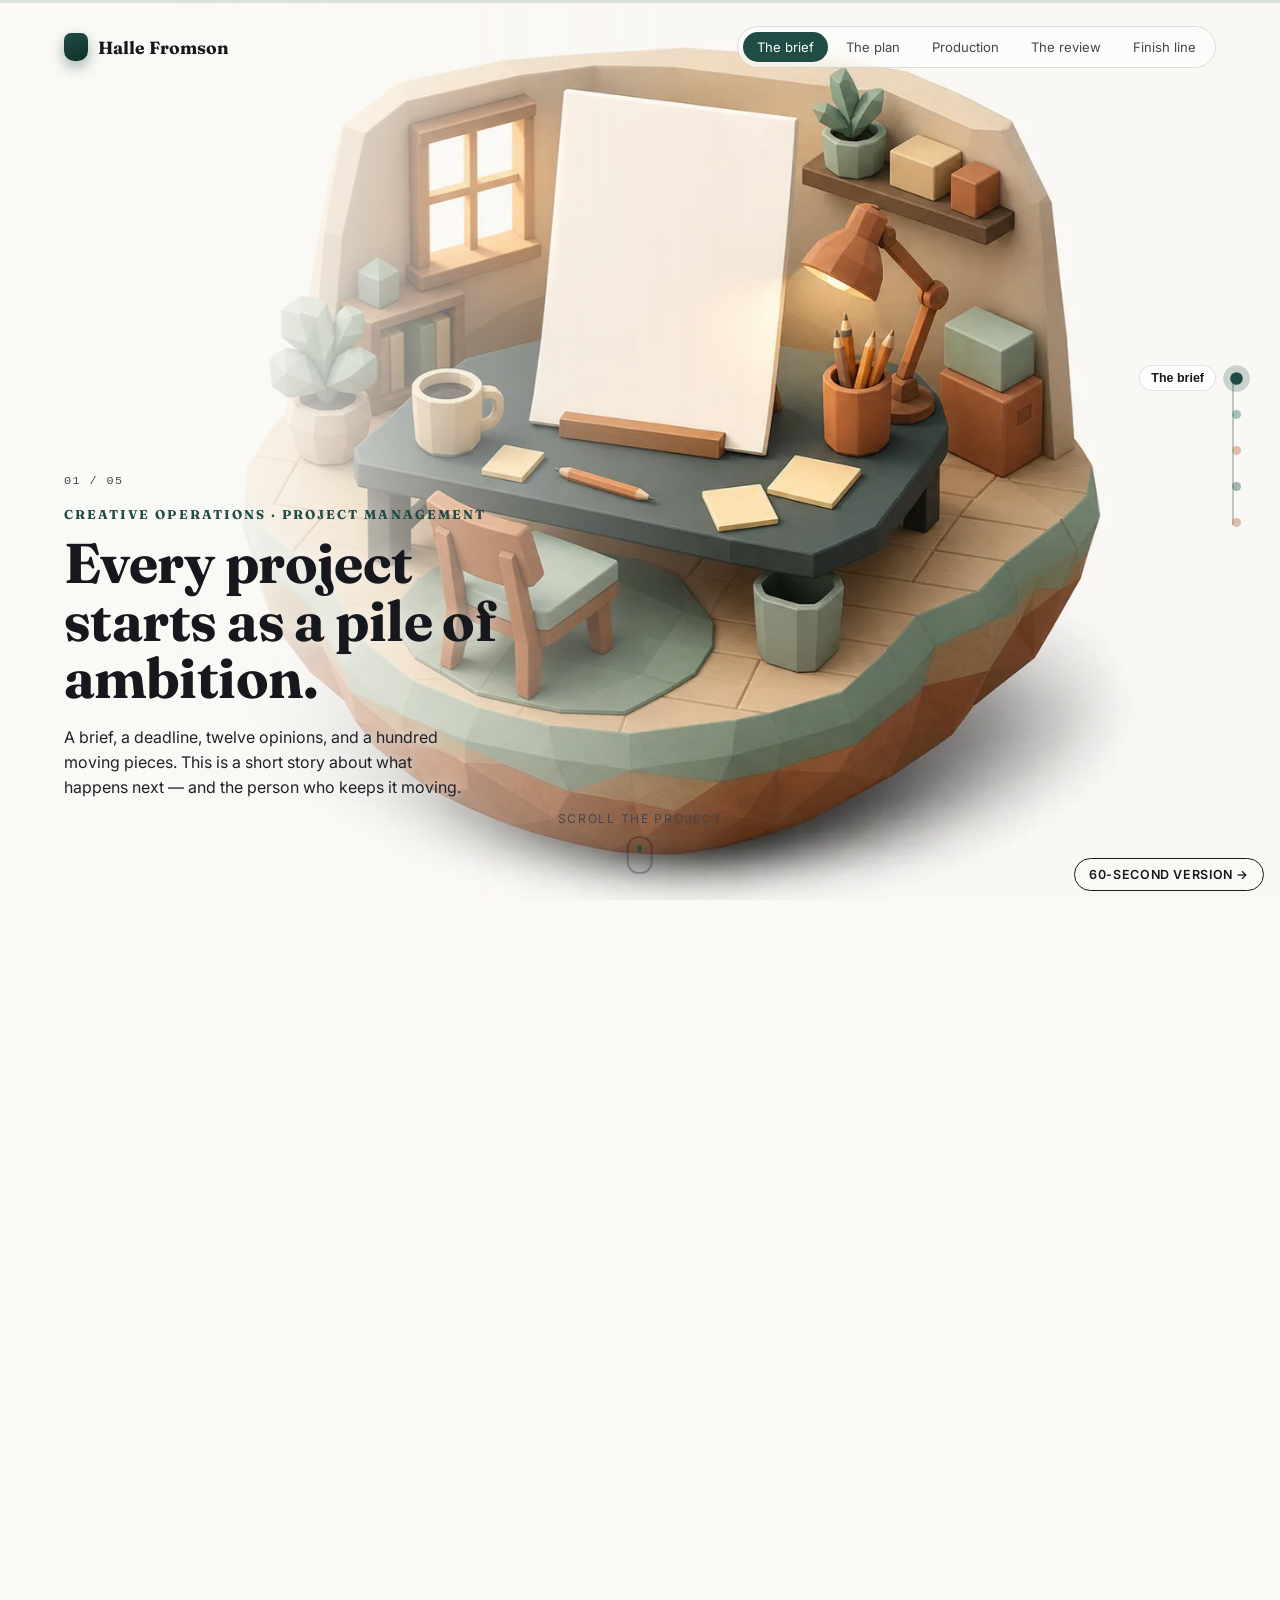
==== commit 62f7e7d0: "AI scroll world + share card" ====
--- a/index.html
+++ b/index.html
@@ -8,6 +8,12 @@
   <meta property="og:title" content="Halle Fromson — creative operations & project management" />
   <meta property="og:description" content="Scroll to fly through a project from brief to finish line." />
   <meta property="og:type" content="website" />
+  <meta property="og:url" content="https://kyzoss.github.io/halle-fromson-site/" />
+  <meta property="og:image" content="https://kyzoss.github.io/halle-fromson-site/assets/og-card.jpg" />
+  <meta property="og:image:width" content="1200" />
+  <meta property="og:image:height" content="630" />
+  <meta name="twitter:card" content="summary_large_image" />
+  <meta name="twitter:image" content="https://kyzoss.github.io/halle-fromson-site/assets/og-card.jpg" />
   <link rel="preconnect" href="https://fonts.googleapis.com" />
   <link rel="preconnect" href="https://fonts.gstatic.com" crossorigin />
   <link href="https://fonts.googleapis.com/css2?family=Fraunces:ital,opsz,wght@0,9..144,400..700;1,9..144,400..700&family=Inter:wght@400;500;600;700&display=swap" rel="stylesheet" />
@@ -21,7 +27,10 @@
       --sw-font-body: "Inter", -apple-system, "Segoe UI", Helvetica, Arial, sans-serif;
     }
     .alt-links {
-      position: fixed; top: 14px; right: 16px; z-index: 200;
+      position: fixed;
+      right: calc(16px + env(safe-area-inset-right, 0px));
+      bottom: calc(18px + env(safe-area-inset-bottom, 0px));
+      z-index: 200;
       font-family: var(--sw-font-body); font-size: 12.5px; font-weight: 600;
       letter-spacing: .05em; text-transform: uppercase;
     }
@@ -96,8 +105,8 @@
           body: 'That journey is my job — and I’m looking for the next team that ships this way: creative operations, project management, and production coordination.',
           tags: [],
           cta: {
-            primary: { label: 'Connect on LinkedIn', href: 'https://www.linkedin.com/in/halle-fromson-1288aa114/' },
-            secondary: { label: 'Experience & strengths', href: 'resume.html' },
+            primary: { label: 'Experience & strengths', href: 'resume.html' },
+            secondary: { label: 'Connect on LinkedIn', href: 'https://www.linkedin.com/in/halle-fromson-1288aa114/' },
           },
         },
       ],
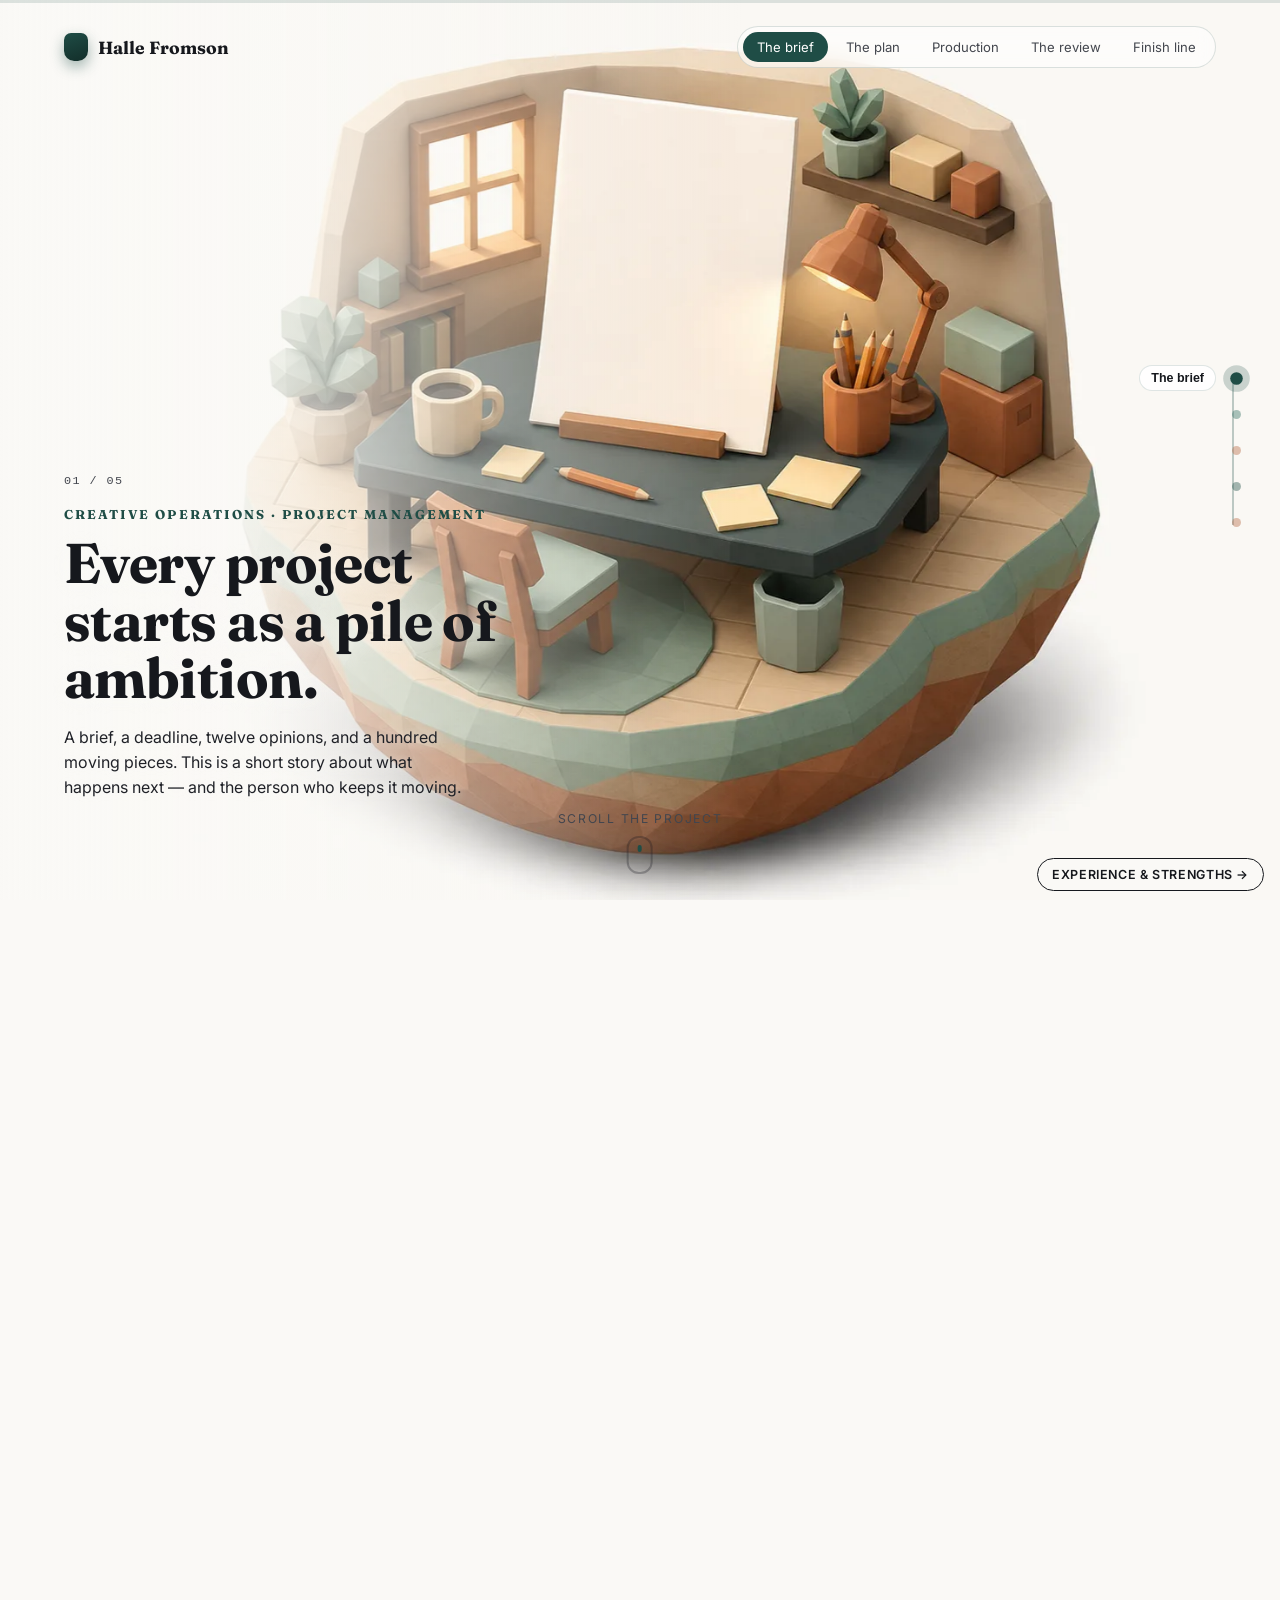
==== commit 1f3c744c: "CTA label + slower pacing" ====
--- a/index.html
+++ b/index.html
@@ -44,7 +44,7 @@
 <body>
   <div id="top"></div>
   <nav class="alt-links" aria-label="Alternate version">
-    <a href="resume.html">60-second version →</a>
+    <a href="resume.html">Experience &amp; strengths →</a>
   </nav>
   <div id="world"></div>
 
@@ -55,14 +55,14 @@
       hint: 'scroll the project',
       nav: true,
       atmosphere: true,
-      diveScroll: 1.4,
-      connScroll: 0.9,
+      diveScroll: 2.0,
+      connScroll: 1.3,
       sections: [
         {
           id: 'brief', label: 'The brief',
           still: 'assets/brief.webp', clip: 'assets/vid/brief.mp4',
           accent: '#1F4D46',
-          scroll: 1.7, linger: 0.45,
+          scroll: 2.3, linger: 0.45,
           eyebrow: 'Creative operations · Project management',
           title: 'Every project starts as a pile of ambition.',
           body: 'A brief, a deadline, twelve opinions, and a hundred moving pieces. This is a short story about what happens next — and the person who keeps it moving.',
@@ -99,7 +99,7 @@
           id: 'finish', label: 'Finish line',
           still: 'assets/finish.webp', clip: 'assets/vid/finish.mp4',
           accent: '#B4653F',
-          scroll: 1.9, linger: 0.5,
+          scroll: 2.5, linger: 0.5,
           eyebrow: 'The finish line',
           title: 'Delivered. On time. Intact.',
           body: 'That journey is my job — and I’m looking for the next team that ships this way: creative operations, project management, and production coordination.',
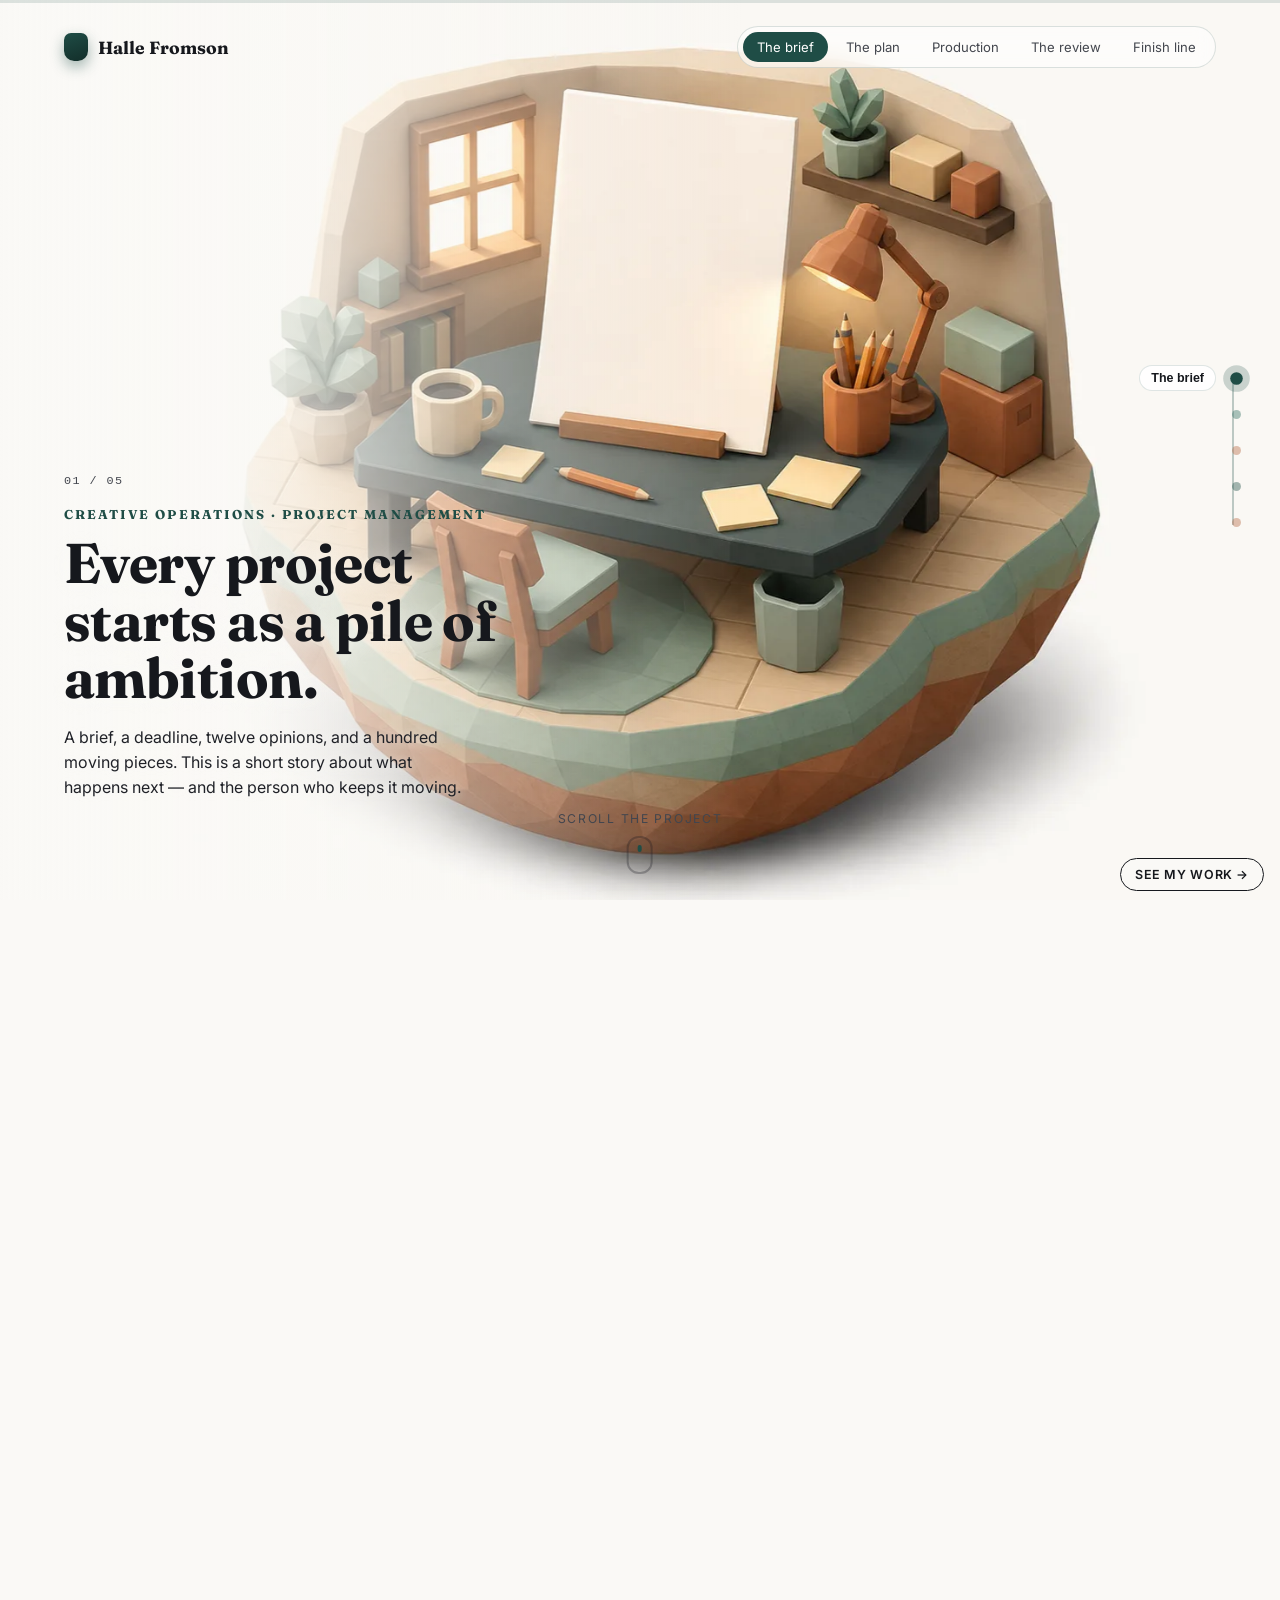
==== commit 4afb3b74: "Add files via upload" ====
--- a/index.html
+++ b/index.html
@@ -8,12 +8,12 @@
   <meta property="og:title" content="Halle Fromson — creative operations & project management" />
   <meta property="og:description" content="Scroll to fly through a project from brief to finish line." />
   <meta property="og:type" content="website" />
-  <meta property="og:url" content="https://kyzoss.github.io/halle-fromson-site/" />
-  <meta property="og:image" content="https://kyzoss.github.io/halle-fromson-site/assets/og-card.jpg" />
+  <meta property="og:url" content="https://hallefromson.com/" />
+  <meta property="og:image" content="https://hallefromson.com/assets/og-card.jpg" />
   <meta property="og:image:width" content="1200" />
   <meta property="og:image:height" content="630" />
   <meta name="twitter:card" content="summary_large_image" />
-  <meta name="twitter:image" content="https://kyzoss.github.io/halle-fromson-site/assets/og-card.jpg" />
+  <meta name="twitter:image" content="https://hallefromson.com/assets/og-card.jpg" />
   <link rel="preconnect" href="https://fonts.googleapis.com" />
   <link rel="preconnect" href="https://fonts.gstatic.com" crossorigin />
   <link href="https://fonts.googleapis.com/css2?family=Fraunces:ital,opsz,wght@0,9..144,400..700;1,9..144,400..700&family=Inter:wght@400;500;600;700&display=swap" rel="stylesheet" />
@@ -39,12 +39,15 @@
       border-radius: 99px; padding: 8px 14px; background: rgba(250,249,246,.85);
     }
     .alt-links a:hover { color: var(--sw-accent); }
+    @media (max-width: 860px) {
+      .sw-scene__video, .sw-scene__still { object-fit: contain !important; object-position: center 45% !important; }
+    }
   </style>
 </head>
 <body>
   <div id="top"></div>
   <nav class="alt-links" aria-label="Alternate version">
-    <a href="resume.html">Experience &amp; strengths →</a>
+    <a href="resume.html">See my work →</a>
   </nav>
   <div id="world"></div>
 
@@ -60,7 +63,7 @@
       sections: [
         {
           id: 'brief', label: 'The brief',
-          still: 'assets/brief.webp', clip: 'assets/vid/brief.mp4',
+          still: 'assets/brief.webp', clip: 'assets/vid/brief.mp4', clipMobile: 'assets/vid/brief-m.mp4',
           accent: '#1F4D46',
           scroll: 2.3, linger: 0.45,
           eyebrow: 'Creative operations · Project management',
@@ -70,7 +73,7 @@
         },
         {
           id: 'plan', label: 'The plan',
-          still: 'assets/plan.webp', clip: 'assets/vid/plan.mp4',
+          still: 'assets/plan.webp', clip: 'assets/vid/plan.mp4', clipMobile: 'assets/vid/plan-m.mp4',
           accent: '#2E6B5E',
           eyebrow: 'The plan',
           title: 'First, the chaos gets a spine.',
@@ -79,7 +82,7 @@
         },
         {
           id: 'production', label: 'Production',
-          still: 'assets/production.webp', clip: 'assets/vid/production.mp4',
+          still: 'assets/production.webp', clip: 'assets/vid/production.mp4', clipMobile: 'assets/vid/production-m.mp4',
           accent: '#B4653F',
           eyebrow: 'Production',
           title: 'Then the work starts flying.',
@@ -88,7 +91,7 @@
         },
         {
           id: 'review', label: 'The review',
-          still: 'assets/review.webp', clip: 'assets/vid/review.mp4',
+          still: 'assets/review.webp', clip: 'assets/vid/review.mp4', clipMobile: 'assets/vid/review-m.mp4',
           accent: '#1F4D46',
           eyebrow: 'The review',
           title: 'Feedback lands. Nothing slips.',
@@ -97,7 +100,7 @@
         },
         {
           id: 'finish', label: 'Finish line',
-          still: 'assets/finish.webp', clip: 'assets/vid/finish.mp4',
+          still: 'assets/finish.webp', clip: 'assets/vid/finish.mp4', clipMobile: 'assets/vid/finish-m.mp4',
           accent: '#B4653F',
           scroll: 2.5, linger: 0.5,
           eyebrow: 'The finish line',
@@ -105,12 +108,13 @@
           body: 'That journey is my job — and I’m looking for the next team that ships this way: creative operations, project management, and production coordination.',
           tags: [],
           cta: {
-            primary: { label: 'Experience & strengths', href: 'resume.html' },
+            primary: { label: 'See my work', href: 'resume.html' },
             secondary: { label: 'Connect on LinkedIn', href: 'https://www.linkedin.com/in/halle-fromson-1288aa114/' },
           },
         },
       ],
       connectors: ['assets/vid/conn1.mp4', 'assets/vid/conn2.mp4', 'assets/vid/conn3.mp4', 'assets/vid/conn4.mp4'],
+      connectorsMobile: ['assets/vid/conn1-m.mp4', 'assets/vid/conn2-m.mp4', 'assets/vid/conn3-m.mp4', 'assets/vid/conn4-m.mp4'],
     });
   </script>
 </body>
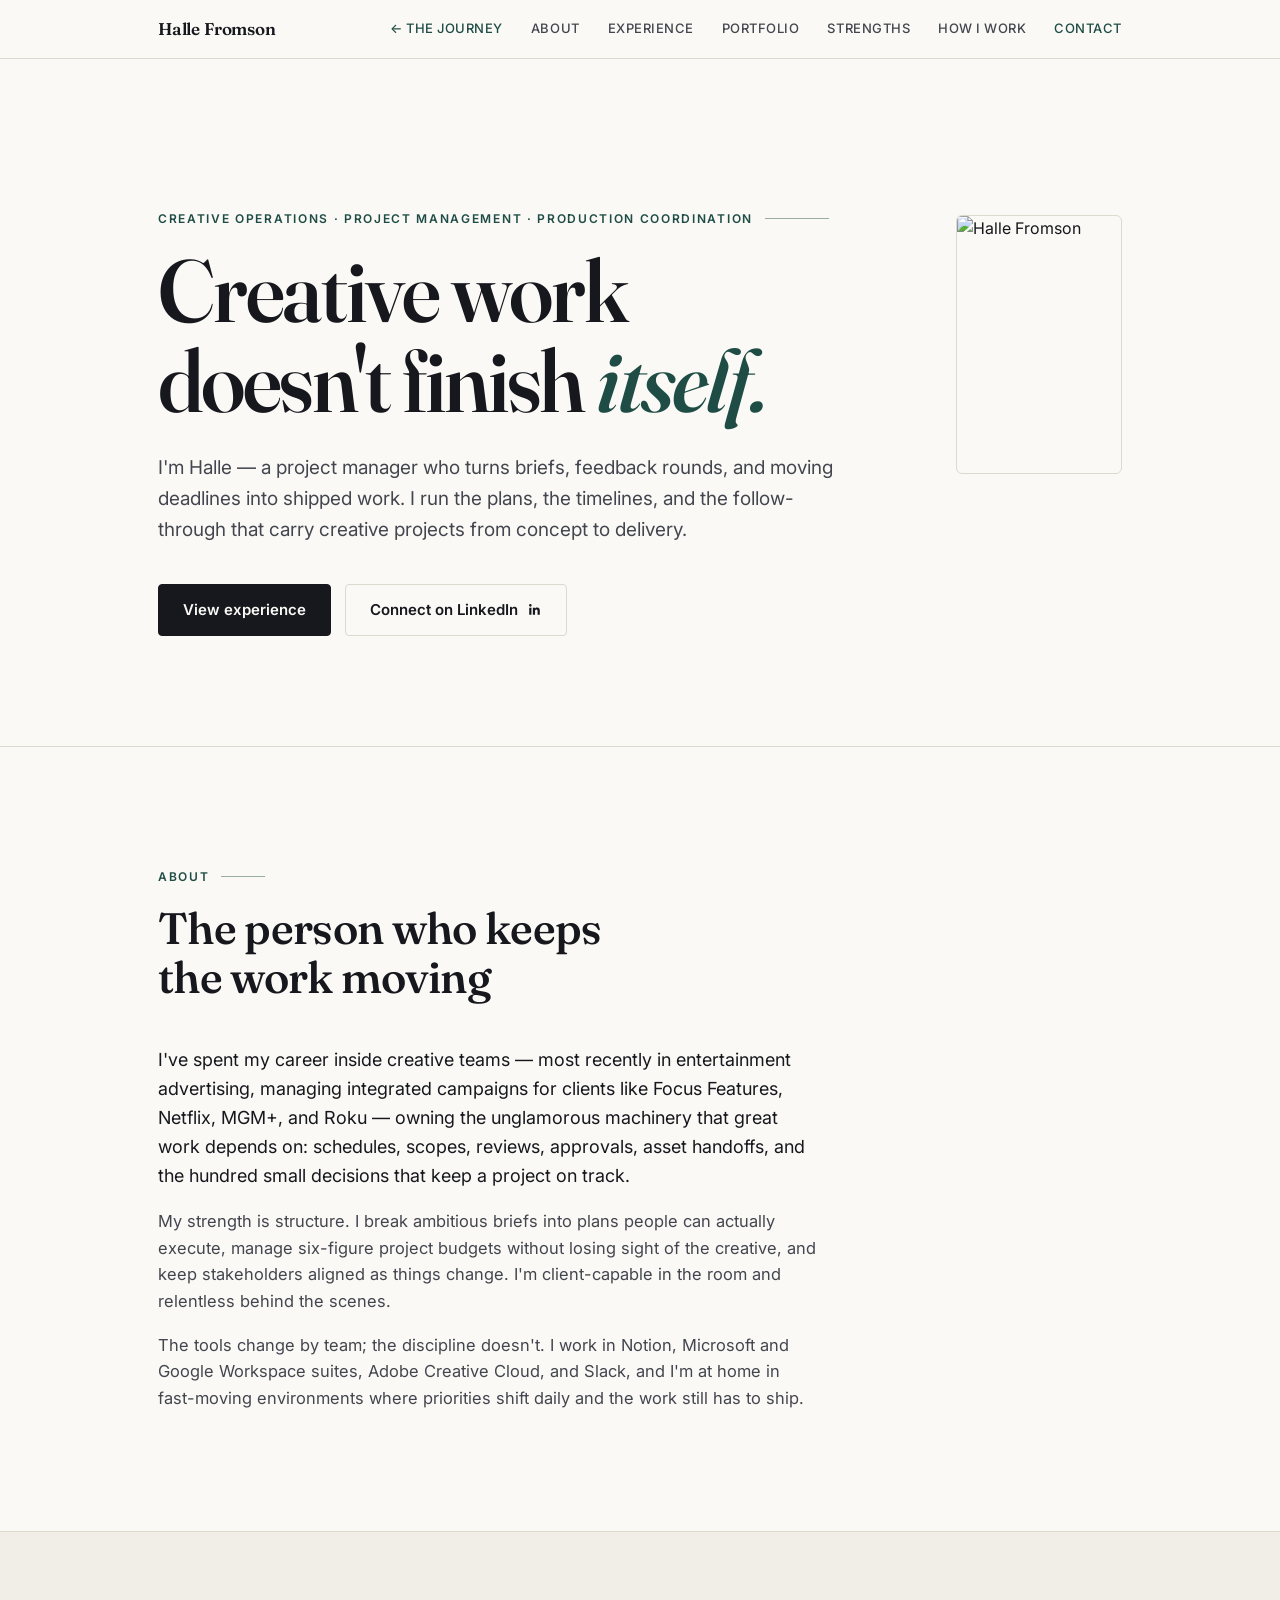
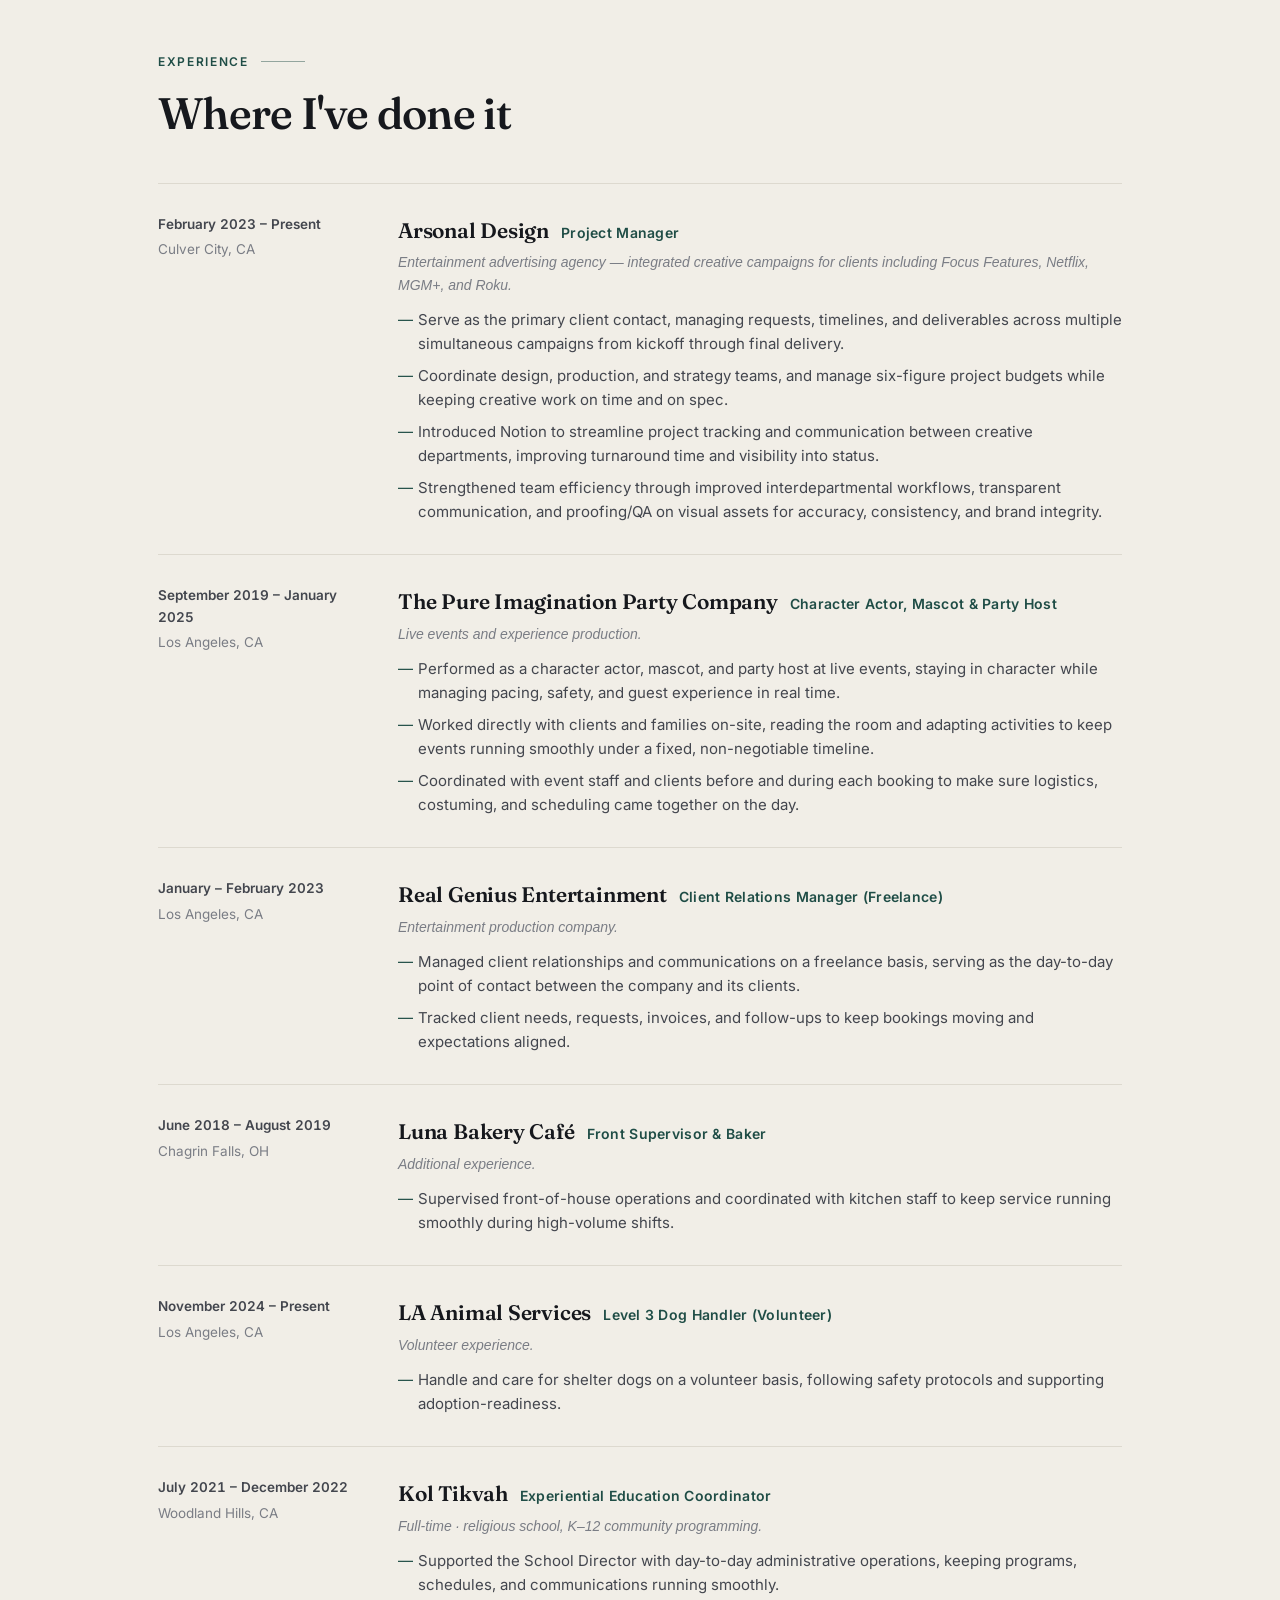
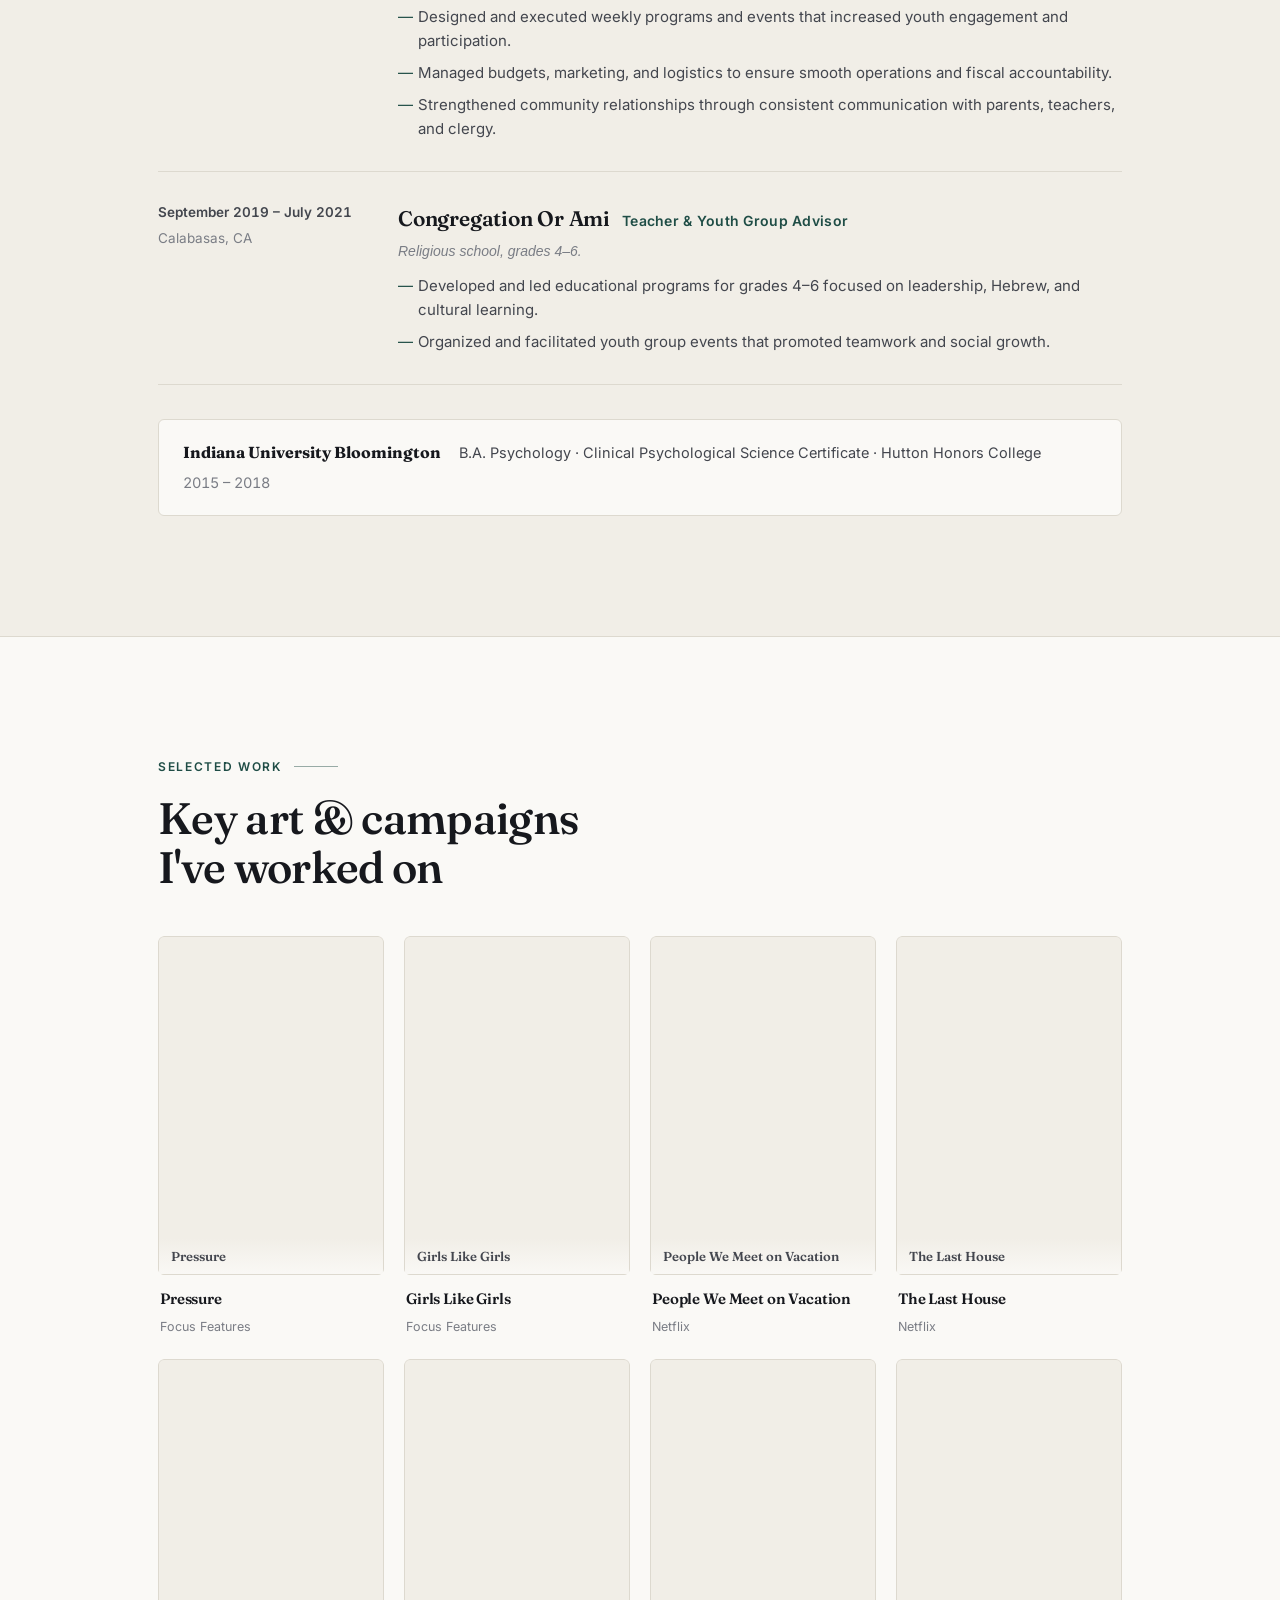
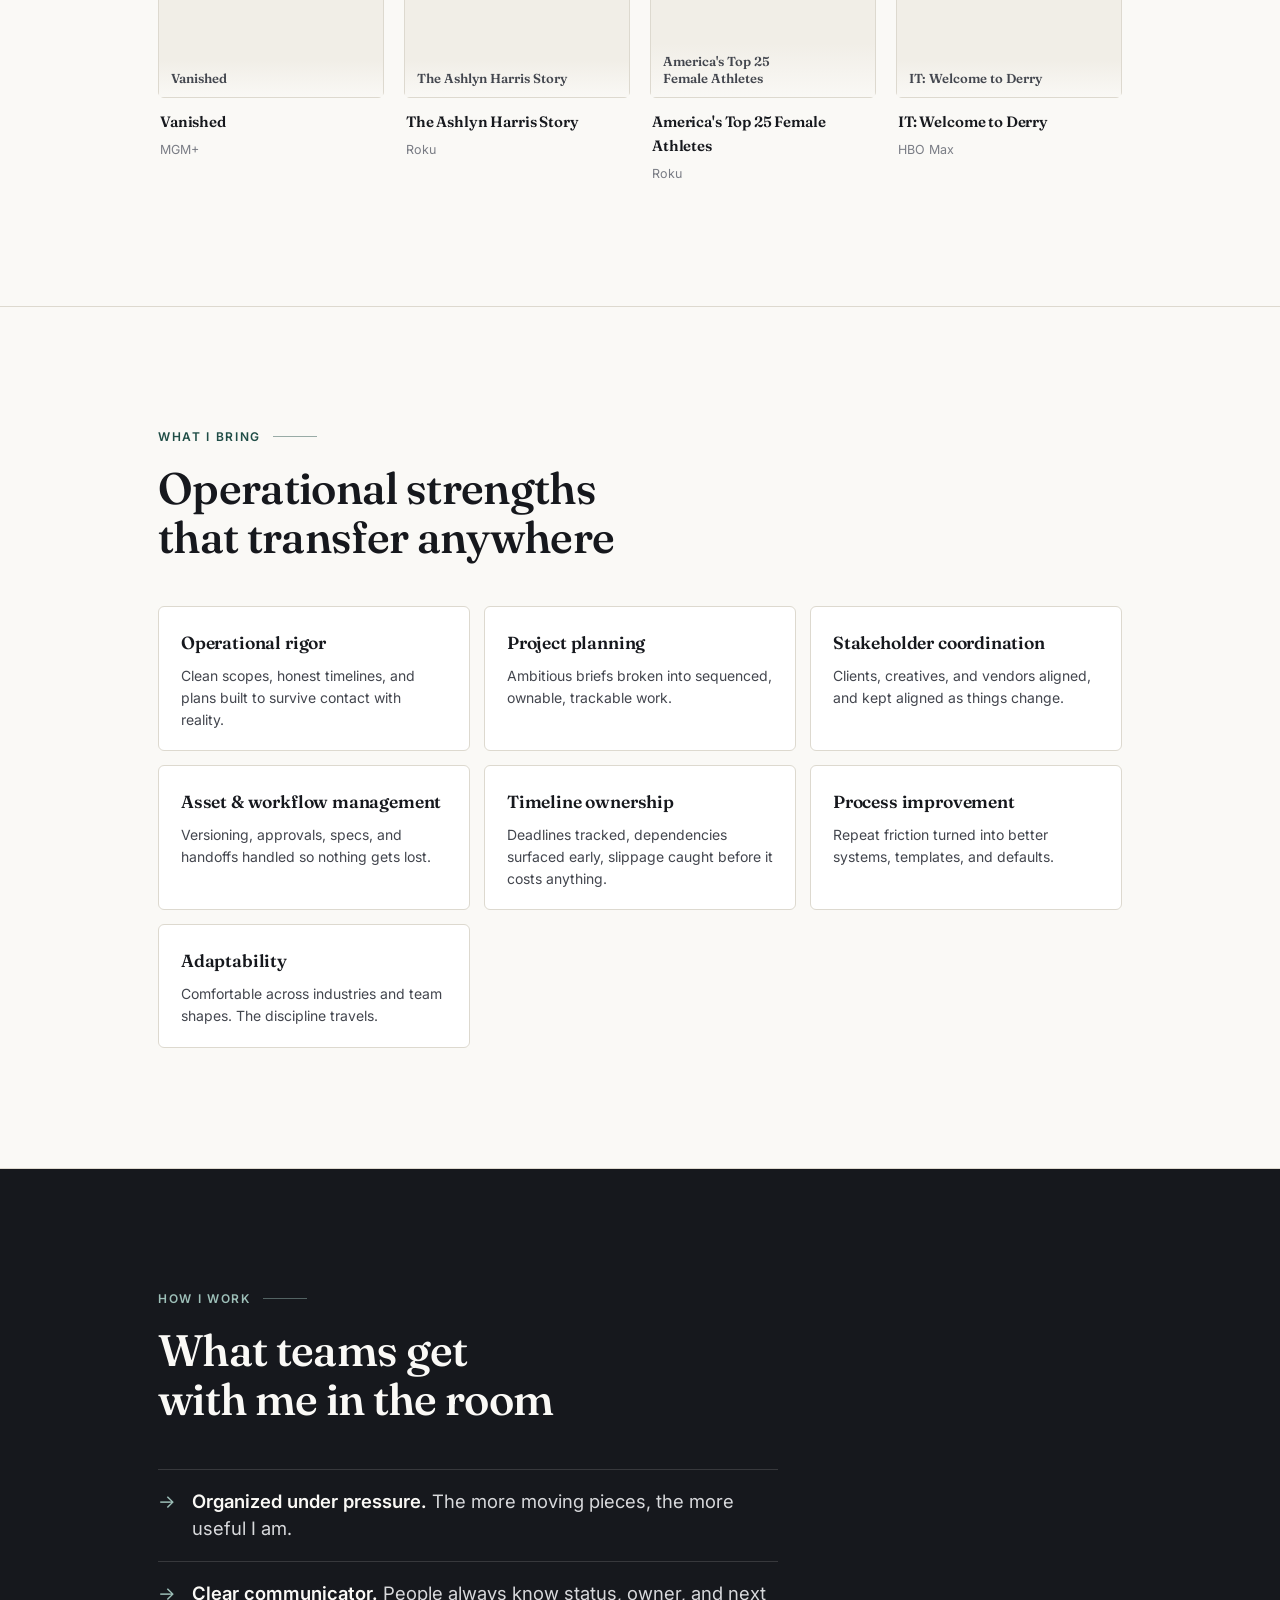
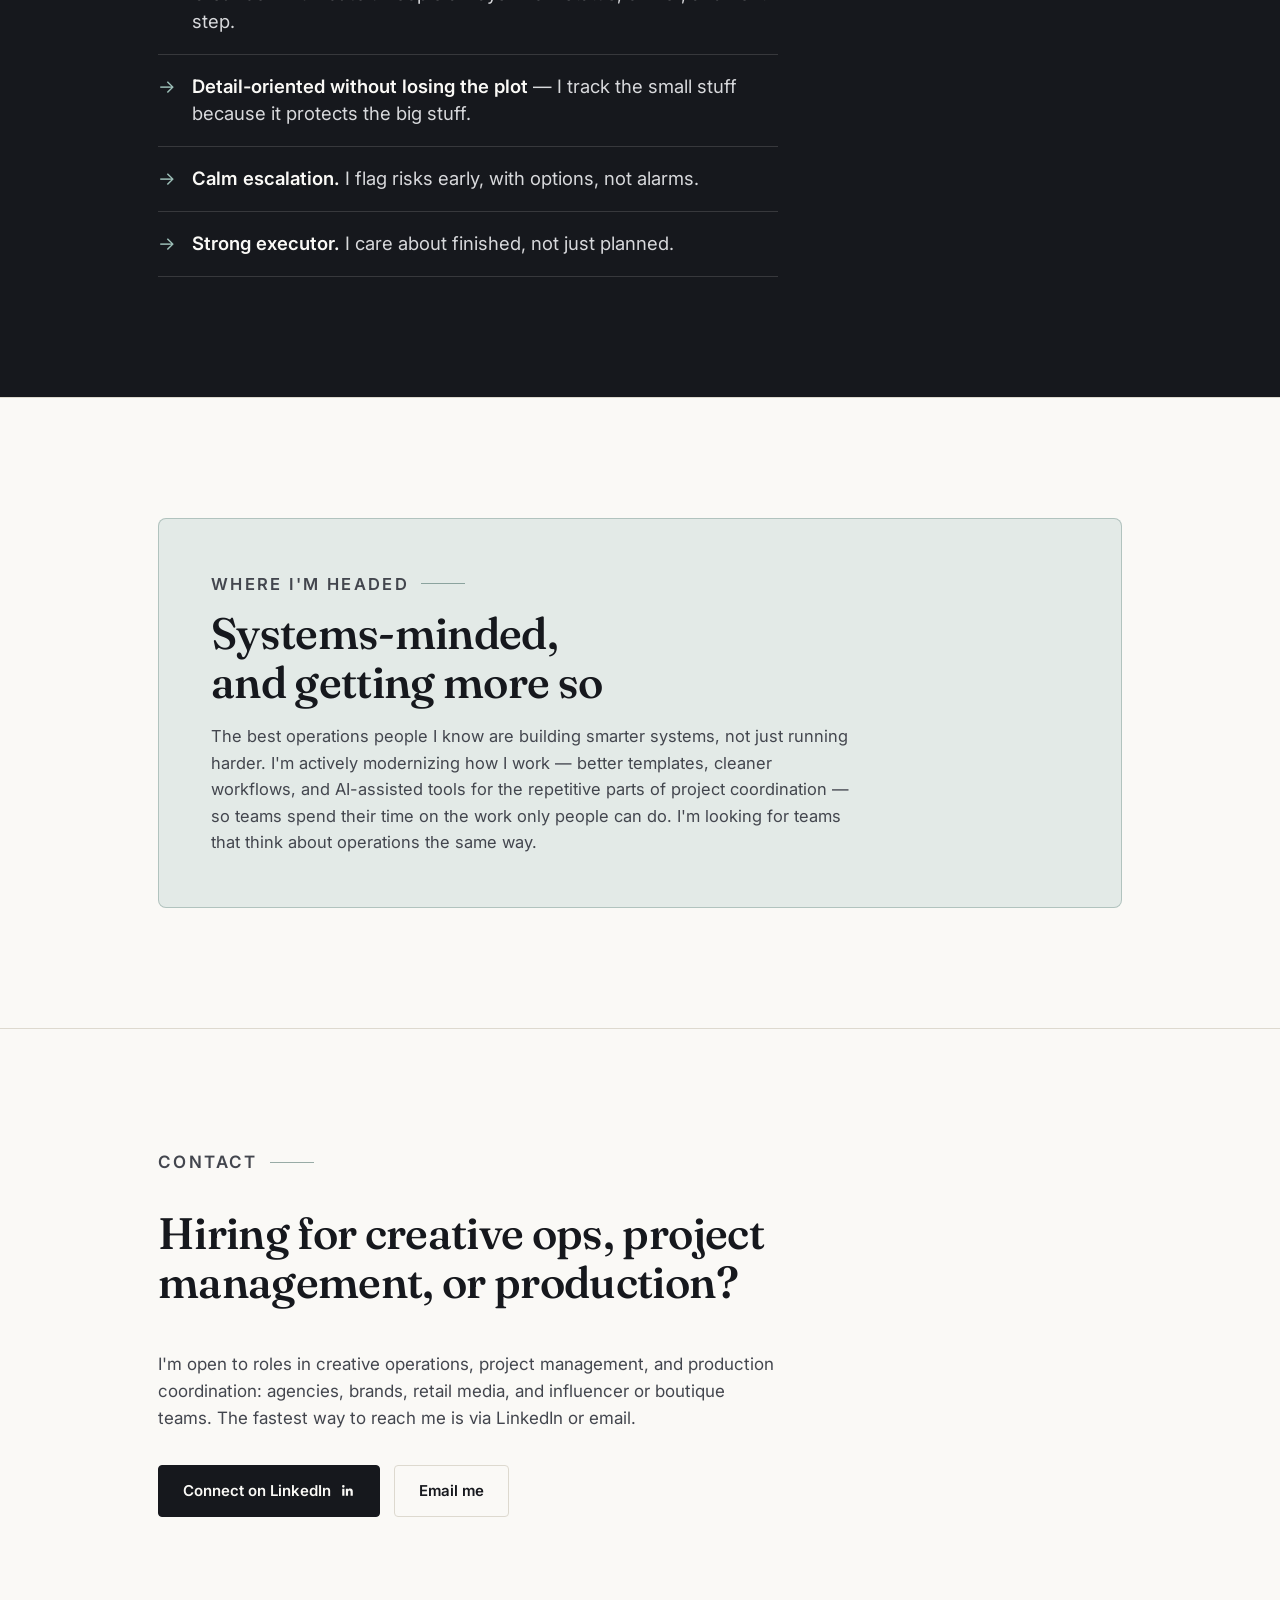
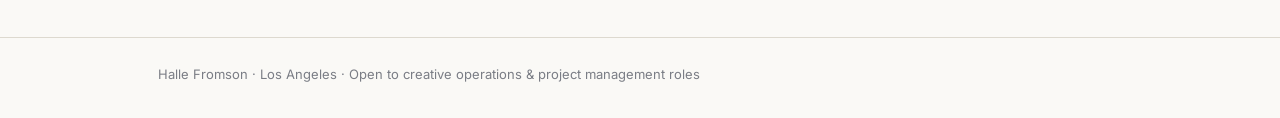
==== commit 86efe3d7: "Add files via upload" ====
--- a/index.html
+++ b/index.html
@@ -2,11 +2,11 @@
 <html lang="en">
 <head>
   <meta charset="utf-8" />
-  <meta name="viewport" content="width=device-width, initial-scale=1, viewport-fit=cover" />
-  <title>Halle Fromson — fly through a project, brief to finish line</title>
-  <meta name="description" content="Scroll to fly through a creative project the way Halle Fromson runs one: brief, plan, production, review, delivery. Creative operations and project management." />
-  <meta property="og:title" content="Halle Fromson — creative operations & project management" />
-  <meta property="og:description" content="Scroll to fly through a project from brief to finish line." />
+  <meta name="viewport" content="width=device-width, initial-scale=1" />
+  <title>Halle Fromson — Creative Operations & Project Management</title>
+  <meta name="description" content="Project manager for creative teams. Planning, logistics, and coordination that get complex creative work to the finish line." />
+  <meta property="og:title" content="Halle Fromson — Creative Operations & Project Management" />
+  <meta property="og:description" content="Planning, logistics, and coordination that get creative work to the finish line." />
   <meta property="og:type" content="website" />
   <meta property="og:url" content="https://hallefromson.com/" />
   <meta property="og:image" content="https://hallefromson.com/assets/og-card.jpg" />
@@ -16,106 +16,121 @@
   <meta name="twitter:image" content="https://hallefromson.com/assets/og-card.jpg" />
   <link rel="preconnect" href="https://fonts.googleapis.com" />
   <link rel="preconnect" href="https://fonts.gstatic.com" crossorigin />
-  <link href="https://fonts.googleapis.com/css2?family=Fraunces:ital,opsz,wght@0,9..144,400..700;1,9..144,400..700&family=Inter:wght@400;500;600;700&display=swap" rel="stylesheet" />
-  <style>
-    :root, .sw-root {
-      --sw-bg: #FAF9F6;            /* == the stills' background — seamless posters */
-      --sw-ink: #16181D;
-      --sw-ink-soft: #43464E;
-      --sw-accent: #1F4D46;
-      --sw-font-display: "Fraunces", Georgia, serif;
-      --sw-font-body: "Inter", -apple-system, "Segoe UI", Helvetica, Arial, sans-serif;
-    }
-    .alt-links {
-      position: fixed;
-      right: calc(16px + env(safe-area-inset-right, 0px));
-      bottom: calc(18px + env(safe-area-inset-bottom, 0px));
-      z-index: 200;
-      font-family: var(--sw-font-body); font-size: 12.5px; font-weight: 600;
-      letter-spacing: .05em; text-transform: uppercase;
-    }
-    .alt-links a {
-      color: var(--sw-ink); text-decoration: none; border: 1.5px solid currentColor;
-      border-radius: 99px; padding: 8px 14px; background: rgba(250,249,246,.85);
-    }
-    .alt-links a:hover { color: var(--sw-accent); }
-    @media (max-width: 860px) {
-      .sw-scene__video, .sw-scene__still { object-fit: contain !important; object-position: center 45% !important; }
-    }
-  </style>
+  <link href="https://fonts.googleapis.com/css2?family=Fraunces:ital,opsz,wght@0,9..144,400..700;1,9..144,400..700&family=Inter:wght@400;500;600&display=swap" rel="stylesheet" />
+  <link rel="stylesheet" href="styles.css" />
 </head>
 <body>
-  <div id="top"></div>
-  <nav class="alt-links" aria-label="Alternate version">
-    <a href="resume.html">See my work →</a>
+
+  <nav class="nav" aria-label="Site">
+    <div class="wrap nav-in">
+      <a href="#top" class="nav-name" id="nav-name">Halle Fromson</a>
+      <div class="nav-links">
+        <a href="journey.html" style="color:var(--accent)">← The journey</a>
+        <a href="#about">About</a>
+        <a href="#experience">Experience</a>
+        <a href="#portfolio">Portfolio</a>
+        <a href="#strengths">Strengths</a>
+        <a href="#approach">How I work</a>
+        <a href="#contact" class="nav-cta">Contact</a>
+      </div>
+    </div>
   </nav>
-  <div id="world"></div>
 
-  <script src="scrub-engine.js"></script>
-  <script>
-    mountScrollWorld(document.getElementById('world'), {
-      brand: { name: 'Halle Fromson', href: '#top' },
-      hint: 'scroll the project',
-      nav: true,
-      atmosphere: true,
-      diveScroll: 2.0,
-      connScroll: 1.3,
-      sections: [
-        {
-          id: 'brief', label: 'The brief',
-          still: 'assets/brief.webp', clip: 'assets/vid/brief.mp4', clipMobile: 'assets/vid/brief-m.mp4',
-          accent: '#1F4D46',
-          scroll: 2.3, linger: 0.45,
-          eyebrow: 'Creative operations · Project management',
-          title: 'Every project starts as a pile of ambition.',
-          body: 'A brief, a deadline, twelve opinions, and a hundred moving pieces. This is a short story about what happens next — and the person who keeps it moving.',
-          tags: [],
-        },
-        {
-          id: 'plan', label: 'The plan',
-          still: 'assets/plan.webp', clip: 'assets/vid/plan.mp4', clipMobile: 'assets/vid/plan-m.mp4',
-          accent: '#2E6B5E',
-          eyebrow: 'The plan',
-          title: 'First, the chaos gets a spine.',
-          body: 'Scopes, timelines, owners, dependencies. I break ambitious briefs into plans people can actually execute — and keep the plan honest as everything changes.',
-          tags: ['Scopes', 'Timelines', 'Dependencies'],
-        },
-        {
-          id: 'production', label: 'Production',
-          still: 'assets/production.webp', clip: 'assets/vid/production.mp4', clipMobile: 'assets/vid/production-m.mp4',
-          accent: '#B4653F',
-          eyebrow: 'Production',
-          title: 'Then the work starts flying.',
-          body: 'Designers, directors, clients, vendors — versions and feedback everywhere. At Arsonal Design in LA I coordinate entertainment campaigns exactly like this: nothing lost between hands.',
-          tags: ['Versioning', 'Reviews', 'Trafficking'],
-        },
-        {
-          id: 'review', label: 'The review',
-          still: 'assets/review.webp', clip: 'assets/vid/review.mp4', clipMobile: 'assets/vid/review-m.mp4',
-          accent: '#1F4D46',
-          eyebrow: 'The review',
-          title: 'Feedback lands. Nothing slips.',
-          body: 'Rounds run on time, decisions get captured, risks get flagged early — with options, not alarms. Clients see calm; the team gets clarity.',
-          tags: ['Approvals', 'Redlines', 'Escalation'],
-        },
-        {
-          id: 'finish', label: 'Finish line',
-          still: 'assets/finish.webp', clip: 'assets/vid/finish.mp4', clipMobile: 'assets/vid/finish-m.mp4',
-          accent: '#B4653F',
-          scroll: 2.5, linger: 0.5,
-          eyebrow: 'The finish line',
-          title: 'Delivered. On time. Intact.',
-          body: 'That journey is my job — and I’m looking for the next team that ships this way: creative operations, project management, and production coordination.',
-          tags: [],
-          cta: {
-            primary: { label: 'See my work', href: 'resume.html' },
-            secondary: { label: 'Connect on LinkedIn', href: 'https://www.linkedin.com/in/halle-fromson-1288aa114/' },
-          },
-        },
-      ],
-      connectors: ['assets/vid/conn1.mp4', 'assets/vid/conn2.mp4', 'assets/vid/conn3.mp4', 'assets/vid/conn4.mp4'],
-      connectorsMobile: ['assets/vid/conn1-m.mp4', 'assets/vid/conn2-m.mp4', 'assets/vid/conn3-m.mp4', 'assets/vid/conn4-m.mp4'],
-    });
-  </script>
+  <header class="hero" id="top">
+    <div class="wrap hero-in">
+      <div class="hero-copy">
+        <p class="eyebrow reveal" id="hero-eyebrow"></p>
+        <h1 class="reveal" id="hero-headline"></h1>
+        <p class="sub reveal" id="hero-sub"></p>
+        <div class="cta-row reveal">
+          <a class="btn btn-primary" id="hero-cta-primary" href="#experience"></a>
+          <a class="btn btn-ghost" id="hero-cta-secondary" href="#" target="_blank" rel="noopener">
+            <span></span>
+            <svg viewBox="0 0 24 24" fill="currentColor" aria-hidden="true"><path d="M20.45 20.45h-3.55v-5.57c0-1.33-.03-3.04-1.85-3.04-1.86 0-2.14 1.45-2.14 2.94v5.67H9.35V9h3.41v1.56h.05c.48-.9 1.64-1.85 3.37-1.85 3.6 0 4.27 2.37 4.27 5.46v6.28zM5.34 7.43a2.06 2.06 0 1 1 0-4.12 2.06 2.06 0 0 1 0 4.12zM7.12 20.45H3.56V9h3.56v11.45z"/></svg>
+          </a>
+        </div>
+      </div>
+      <div class="hero-photo reveal">
+        <img src="assets/halle-portrait.jpg" alt="Halle Fromson" width="480" height="751" />
+      </div>
+    </div>
+  </header>
+
+  <main>
+    <section class="about" id="about">
+      <div class="wrap">
+        <p class="eyebrow reveal" id="about-eyebrow"></p>
+        <h2 class="reveal" id="about-heading"></h2>
+        <div class="about-grid reveal" id="about-body"></div>
+      </div>
+    </section>
+
+    <section class="experience" id="experience">
+      <div class="wrap">
+        <p class="eyebrow reveal" id="exp-eyebrow"></p>
+        <h2 class="reveal" id="exp-heading"></h2>
+        <div id="exp-roles"></div>
+        <div class="edu reveal" id="exp-edu"></div>
+      </div>
+    </section>
+
+    <section class="portfolio" id="portfolio">
+      <div class="wrap">
+        <p class="eyebrow reveal" id="pf-eyebrow"></p>
+        <h2 class="reveal" id="pf-heading"></h2>
+        <div class="pf-grid" id="pf-grid"></div>
+      </div>
+    </section>
+
+    <section class="strengths" id="strengths">
+      <div class="wrap">
+        <p class="eyebrow reveal" id="str-eyebrow"></p>
+        <h2 class="reveal" id="str-heading"></h2>
+        <div class="str-grid" id="str-grid"></div>
+      </div>
+    </section>
+
+    <section class="approach" id="approach">
+      <div class="wrap">
+        <p class="eyebrow reveal" id="app-eyebrow"></p>
+        <h2 class="reveal" id="app-heading"></h2>
+        <ul id="app-list"></ul>
+      </div>
+    </section>
+
+    <section class="forward" id="forward">
+      <div class="wrap">
+        <div class="forward-in reveal">
+          <p class="eyebrow" id="fwd-eyebrow"></p>
+          <h2 id="fwd-heading"></h2>
+          <p id="fwd-body"></p>
+        </div>
+      </div>
+    </section>
+
+    <section class="contact" id="contact">
+      <div class="wrap">
+        <p class="eyebrow reveal" id="ct-eyebrow"></p>
+        <h2 class="reveal" id="ct-heading"></h2>
+        <p class="reveal" id="ct-body"></p>
+        <div class="cta-row reveal">
+          <a class="btn btn-primary" id="ct-cta" href="#" target="_blank" rel="noopener">
+            <span></span>
+            <svg viewBox="0 0 24 24" fill="currentColor" aria-hidden="true"><path d="M20.45 20.45h-3.55v-5.57c0-1.33-.03-3.04-1.85-3.04-1.86 0-2.14 1.45-2.14 2.94v5.67H9.35V9h3.41v1.56h.05c.48-.9 1.64-1.85 3.37-1.85 3.6 0 4.27 2.37 4.27 5.46v6.28zM5.34 7.43a2.06 2.06 0 1 1 0-4.12 2.06 2.06 0 0 1 0 4.12zM7.12 20.45H3.56V9h3.56v11.45z"/></svg>
+          </a>
+          <a class="btn btn-ghost" id="ct-cta-secondary" href="#">
+            <span></span>
+          </a>
+        </div>
+      </div>
+    </section>
+  </main>
+
+  <footer>
+    <div class="wrap"><span id="footer-line"></span></div>
+  </footer>
+
+  <script src="halle-content.js"></script>
+  <script src="site.js"></script>
 </body>
 </html>
--- a/styles.css
+++ b/styles.css
@@ -0,0 +1,214 @@
+/* ============================================================
+   HALLE FROMSON — editorial candidate microsite
+   Palette: bone paper / near-black ink / deep teal accent
+   Type: Fraunces (display) + Inter (body), system fallbacks
+   ============================================================ */
+
+:root {
+  --paper: #FAF9F6;
+  --paper-tint: #F1EEE7;
+  --ink: #16181D;
+  --ink-soft: #43464E;
+  --muted: #7A7D85;
+  --accent: #1F4D46;
+  --accent-soft: #E3EAE7;
+  --hairline: #DDD9CF;
+  --serif: "Fraunces", Georgia, "Times New Roman", serif;
+  --sans: "Inter", -apple-system, BlinkMacSystemFont, "Segoe UI", Helvetica, Arial, sans-serif;
+  --max: 1060px;
+}
+
+* { box-sizing: border-box; margin: 0; padding: 0; }
+
+html { scroll-behavior: smooth; }
+
+body {
+  font-family: var(--sans);
+  background: var(--paper);
+  color: var(--ink);
+  line-height: 1.6;
+  -webkit-font-smoothing: antialiased;
+  font-size: 16px;
+}
+
+.wrap { max-width: var(--max); margin: 0 auto; padding: 0 clamp(20px, 5vw, 48px); }
+
+::selection { background: var(--accent); color: #fff; }
+
+/* ---------- nav ---------- */
+.nav {
+  position: sticky; top: 0; z-index: 50;
+  background: rgba(250, 249, 246, 0.96);
+  border-bottom: 1px solid var(--hairline);
+}
+.nav-in {
+  display: flex; align-items: center; justify-content: space-between;
+  min-height: 58px; gap: 16px;
+}
+.nav-name { font-family: var(--serif); font-weight: 600; font-size: 17px; letter-spacing: -0.01em; color: var(--ink); text-decoration: none; }
+.nav-links { display: flex; gap: clamp(12px, 2.5vw, 28px); }
+.nav-links a {
+  font-size: 13px; font-weight: 500; letter-spacing: 0.04em; text-transform: uppercase;
+  color: var(--ink-soft); text-decoration: none; padding: 4px 0;
+  border-bottom: 1.5px solid transparent; transition: color .15s, border-color .15s;
+}
+.nav-links a:hover { color: var(--accent); border-color: var(--accent); }
+@media (max-width: 720px) { .nav-links a:not(.nav-cta) { display: none; } }
+.nav-cta { color: var(--accent) !important; font-weight: 600; }
+
+/* ---------- shared section chrome ---------- */
+section { padding: clamp(64px, 10vw, 120px) 0; }
+.eyebrow {
+  font-size: 12px; font-weight: 600; letter-spacing: 0.14em; text-transform: uppercase;
+  color: var(--accent); margin-bottom: 18px;
+  display: flex; align-items: center; gap: 12px;
+}
+.eyebrow::after { content: ""; flex: 0 0 44px; height: 1px; background: var(--accent); opacity: .45; }
+h2 {
+  font-family: var(--serif); font-weight: 550; font-size: clamp(28px, 4.4vw, 44px);
+  line-height: 1.12; letter-spacing: -0.015em; text-wrap: balance; max-width: 21ch;
+  margin-bottom: clamp(24px, 4vw, 44px);
+}
+
+/* ---------- hero ---------- */
+.hero { padding: clamp(72px, 12vw, 150px) 0 clamp(64px, 9vw, 110px); border-bottom: 1px solid var(--hairline); }
+.hero-in { display: flex; align-items: flex-start; justify-content: space-between; gap: clamp(28px, 5vw, 56px); }
+.hero-copy { flex: 1 1 480px; min-width: 0; }
+.hero-photo { flex: 0 0 auto; margin-top: 6px; }
+.hero-photo img {
+  display: block; width: clamp(120px, 13vw, 190px); height: auto;
+  border-radius: 6px; object-fit: contain; border: 1px solid var(--hairline);
+}
+@media (max-width: 640px) {
+  .hero-in { flex-direction: column-reverse; align-items: flex-start; gap: 20px; }
+  .hero-photo img { width: 110px; }
+}
+.hero .eyebrow::after { flex-basis: 64px; }
+.hero h1 {
+  font-family: var(--serif); font-weight: 560;
+  font-size: clamp(42px, 8.2vw, 88px); line-height: 1.02; letter-spacing: -0.025em;
+  max-width: 14ch; text-wrap: balance; margin-bottom: 26px;
+}
+.hero h1 em { font-style: italic; color: var(--accent); }
+.hero .sub {
+  font-size: clamp(16.5px, 2vw, 19px); color: var(--ink-soft); line-height: 1.65;
+  max-width: 58ch; margin-bottom: 38px;
+}
+.cta-row { display: flex; gap: 14px; flex-wrap: wrap; }
+.btn {
+  display: inline-flex; align-items: center; gap: 9px;
+  font-family: var(--sans); font-size: 15px; font-weight: 600; text-decoration: none;
+  padding: 13px 24px; border-radius: 4px; transition: transform .15s, background .15s, color .15s, border-color .15s;
+}
+.btn:active { transform: translateY(1px); }
+.btn-primary { background: var(--ink); color: var(--paper); border: 1.5px solid var(--ink); }
+.btn-primary:hover { background: var(--accent); border-color: var(--accent); }
+.btn-ghost { background: transparent; color: var(--ink); border: 1.5px solid var(--hairline); }
+.btn-ghost:hover { border-color: var(--accent); color: var(--accent); }
+.btn svg { width: 15px; height: 15px; }
+
+/* ---------- about ---------- */
+.about { border-bottom: 1px solid var(--hairline); }
+.about-grid { display: grid; grid-template-columns: minmax(0, 1fr); gap: 18px; max-width: 66ch; }
+.about-grid p { color: var(--ink-soft); font-size: 16.5px; }
+.about-grid p:first-child { color: var(--ink); font-size: 18px; }
+
+/* ---------- experience ---------- */
+.experience { background: var(--paper-tint); border-bottom: 1px solid var(--hairline); }
+.role {
+  display: grid; grid-template-columns: 200px minmax(0, 1fr); gap: 18px 40px;
+  padding: 30px 0; border-top: 1px solid var(--hairline);
+}
+.role:last-of-type { border-bottom: 1px solid var(--hairline); }
+.role-meta { font-size: 13.5px; color: var(--muted); }
+.role-meta .dates { font-variant-numeric: tabular-nums; display: block; margin-bottom: 4px; color: var(--ink-soft); font-weight: 600; }
+.role-head { display: flex; flex-wrap: wrap; align-items: baseline; gap: 6px 12px; margin-bottom: 4px; }
+.role-head h3 { font-family: var(--serif); font-size: 21px; font-weight: 600; letter-spacing: -0.01em; }
+.role-head .title { font-size: 14px; font-weight: 600; color: var(--accent); letter-spacing: 0.02em; }
+.role-blurb { font-size: 14px; color: var(--muted); margin-bottom: 12px; font-style: italic; }
+.role ul { list-style: none; display: flex; flex-direction: column; gap: 8px; }
+.role li { padding-left: 20px; position: relative; color: var(--ink-soft); font-size: 15px; }
+.role li::before { content: "—"; position: absolute; left: 0; color: var(--accent); }
+.edu {
+  margin-top: 34px; padding: 20px 24px; background: var(--paper); border: 1px solid var(--hairline);
+  border-radius: 6px; display: flex; flex-wrap: wrap; gap: 6px 18px; align-items: baseline;
+  font-size: 14.5px; color: var(--ink-soft);
+}
+.edu b { font-family: var(--serif); font-size: 16px; color: var(--ink); }
+.edu .dates { font-variant-numeric: tabular-nums; color: var(--muted); }
+@media (max-width: 720px) { .role { grid-template-columns: 1fr; gap: 10px; } }
+
+/* ---------- strengths ---------- */
+.strengths { border-bottom: 1px solid var(--hairline); }
+/* ---------- portfolio ---------- */
+.portfolio { border-bottom: 1px solid var(--hairline); }
+.pf-grid { display: grid; grid-template-columns: repeat(auto-fit, minmax(200px, 1fr)); gap: 20px; }
+.pf-card { border-radius: 6px; overflow: hidden; }
+.pf-art {
+  aspect-ratio: 2 / 3; border-radius: 6px; background: var(--paper-tint);
+  background-size: cover; background-position: center;
+  border: 1px solid var(--hairline);
+  display: flex; align-items: flex-end; position: relative;
+  transition: transform .2s;
+}
+.pf-card:hover .pf-art { transform: translateY(-3px); border-color: var(--accent); }
+.pf-art-label {
+  font-family: var(--serif); font-size: 13px; font-weight: 600; color: var(--ink-soft);
+  padding: 10px 12px; text-wrap: balance; line-height: 1.3; width: 100%;
+  background: linear-gradient(to top, rgba(250,249,246,.92), rgba(250,249,246,0));
+}
+.pf-meta { padding: 12px 2px 0; }
+.pf-meta h3 { font-family: var(--serif); font-size: 15px; font-weight: 600; letter-spacing: -0.01em; margin-bottom: 2px; }
+.pf-studio { font-size: 12.5px; color: var(--muted); }
+
+.str-grid { display: grid; grid-template-columns: repeat(auto-fit, minmax(250px, 1fr)); gap: 14px; }
+.str-card {
+  background: #fff; border: 1px solid var(--hairline); border-radius: 6px;
+  padding: 22px 22px 20px; transition: transform .18s ease, box-shadow .18s ease, border-color .18s;
+}
+.str-card:hover { transform: translateY(-3px); border-color: var(--accent); box-shadow: 0 12px 28px -18px rgba(22,24,29,.25); }
+.str-card h3 { font-family: var(--serif); font-size: 17.5px; font-weight: 600; margin-bottom: 8px; letter-spacing: -0.01em; }
+.str-card p { font-size: 14px; color: var(--ink-soft); line-height: 1.55; }
+
+/* ---------- approach ---------- */
+.approach { background: var(--ink); color: var(--paper); border-bottom: 1px solid var(--hairline); }
+.approach .eyebrow { color: #9DBFB8; }
+.approach .eyebrow::after { background: #9DBFB8; }
+.approach h2 { color: var(--paper); }
+.approach ul { list-style: none; display: flex; flex-direction: column; max-width: 62ch; }
+.approach li {
+  font-size: clamp(16px, 2vw, 18.5px); line-height: 1.5; padding: 18px 0 18px 34px; position: relative;
+  border-top: 1px solid rgba(250,249,246,.14); color: #D8D9DC;
+}
+.approach li:last-child { border-bottom: 1px solid rgba(250,249,246,.14); }
+.approach li::before { content: "→"; position: absolute; left: 0; color: #9DBFB8; }
+.approach li b { color: var(--paper); font-weight: 600; }
+
+/* ---------- forward ---------- */
+.forward { border-bottom: 1px solid var(--hairline); }
+.forward-in {
+  background: var(--accent-soft); border: 1px solid color-mix(in srgb, var(--accent) 25%, transparent);
+  border-radius: 8px; padding: clamp(28px, 5vw, 52px);
+}
+.forward-in .eyebrow { margin-bottom: 12px; }
+.forward-in h2 { margin-bottom: 16px; }
+.forward-in p { max-width: 64ch; color: var(--ink-soft); font-size: 16.5px; }
+
+/* ---------- contact ---------- */
+.contact { text-align: left; }
+.contact p { max-width: 56ch; color: var(--ink-soft); font-size: 17px; margin-bottom: 32px; }
+
+/* ---------- footer ---------- */
+footer {
+  border-top: 1px solid var(--hairline); padding: 26px 0 34px;
+  font-size: 13px; color: var(--muted); display: block;
+}
+
+/* ---------- reveal motion ---------- */
+.reveal { opacity: 0; transform: translateY(14px); transition: opacity .55s ease, transform .55s cubic-bezier(.2,.7,.3,1); }
+.reveal.in { opacity: 1; transform: none; }
+@media (prefers-reduced-motion: reduce) {
+  html { scroll-behavior: auto; }
+  .reveal { opacity: 1; transform: none; transition: none; }
+  .str-card, .btn { transition: none; }
+}
